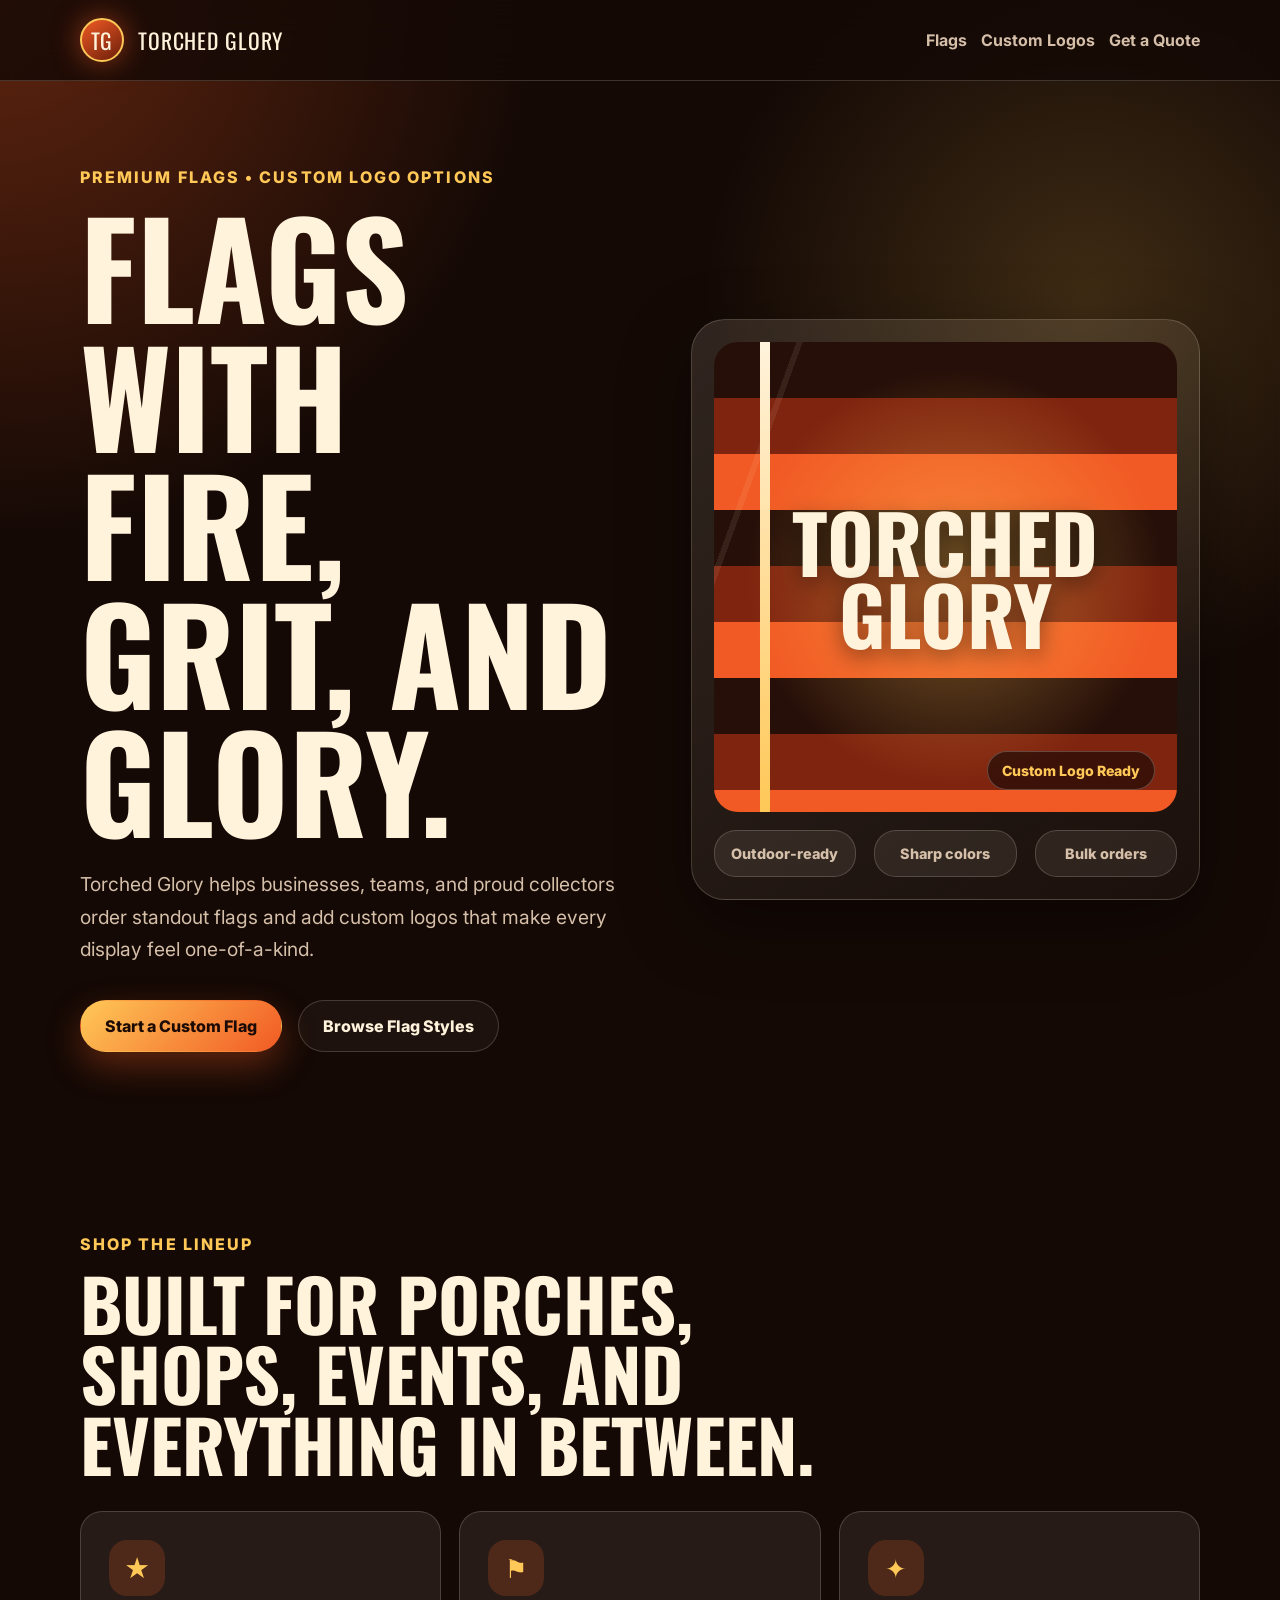
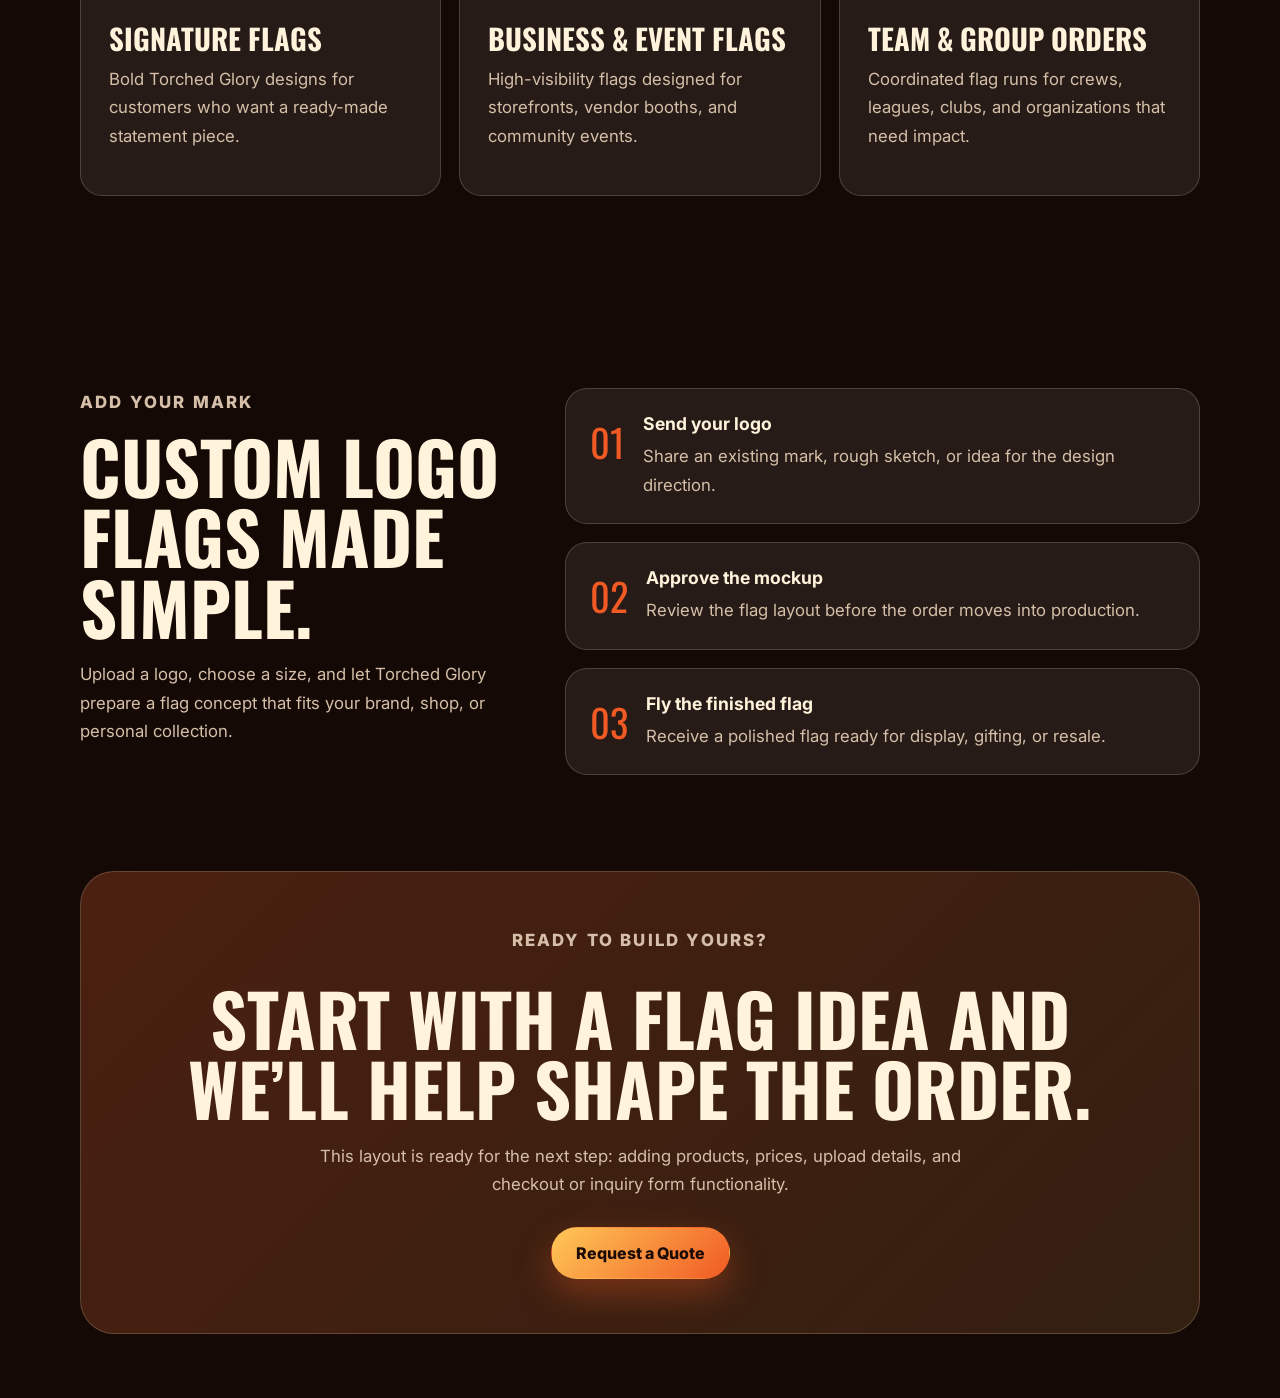
==== index.html @ 7581a13b "Create Torched Glory landing page" ====
<!doctype html>
<html lang="en">
  <head>
    <meta charset="utf-8" />
    <meta name="viewport" content="width=device-width, initial-scale=1" />
    <meta
      name="description"
      content="Torched Glory creates bold, durable flags with custom logo options for brands, teams, events, and personal displays."
    />
    <title>Torched Glory | Custom Flags Built to Stand Out</title>
    <link rel="preconnect" href="https://fonts.googleapis.com" />
    <link rel="preconnect" href="https://fonts.gstatic.com" crossorigin />
    <link
      href="https://fonts.googleapis.com/css2?family=Inter:wght@400;600;700;800&family=Oswald:wght@500;700&display=swap"
      rel="stylesheet"
    />
    <link rel="stylesheet" href="styles.css" />
  </head>
  <body>
    <header class="site-header">
      <nav class="nav" aria-label="Primary navigation">
        <a class="brand" href="#top" aria-label="Torched Glory home">
          <span class="brand-mark">TG</span>
          <span>Torched Glory</span>
        </a>
        <div class="nav-links">
          <a href="#flags">Flags</a>
          <a href="#custom">Custom Logos</a>
          <a href="#contact">Get a Quote</a>
        </div>
      </nav>
    </header>

    <main id="top">
      <section class="hero">
        <div class="hero-content">
          <p class="eyebrow">Premium flags • Custom logo options</p>
          <h1>Flags with fire, grit, and glory.</h1>
          <p class="hero-copy">
            Torched Glory helps businesses, teams, and proud collectors order
            standout flags and add custom logos that make every display feel
            one-of-a-kind.
          </p>
          <div class="hero-actions">
            <a class="button button-primary" href="#custom">Start a Custom Flag</a>
            <a class="button button-secondary" href="#flags">Browse Flag Styles</a>
          </div>
        </div>
        <div class="hero-card" aria-label="Featured flag preview">
          <div class="flag-preview">
            <span></span>
            <strong>TORCHED<br />GLORY</strong>
            <em>Custom Logo Ready</em>
          </div>
          <div class="feature-strip">
            <span>Outdoor-ready</span>
            <span>Sharp colors</span>
            <span>Bulk orders</span>
          </div>
        </div>
      </section>

      <section class="section" id="flags">
        <div class="section-heading">
          <p class="eyebrow">Shop the lineup</p>
          <h2>Built for porches, shops, events, and everything in between.</h2>
        </div>
        <div class="product-grid">
          <article class="product-card">
            <div class="product-icon">★</div>
            <h3>Signature Flags</h3>
            <p>Bold Torched Glory designs for customers who want a ready-made statement piece.</p>
          </article>
          <article class="product-card">
            <div class="product-icon">⚑</div>
            <h3>Business & Event Flags</h3>
            <p>High-visibility flags designed for storefronts, vendor booths, and community events.</p>
          </article>
          <article class="product-card">
            <div class="product-icon">✦</div>
            <h3>Team & Group Orders</h3>
            <p>Coordinated flag runs for crews, leagues, clubs, and organizations that need impact.</p>
          </article>
        </div>
      </section>

      <section class="custom-section" id="custom">
        <div>
          <p class="eyebrow">Add your mark</p>
          <h2>Custom logo flags made simple.</h2>
          <p>
            Upload a logo, choose a size, and let Torched Glory prepare a flag
            concept that fits your brand, shop, or personal collection.
          </p>
        </div>
        <ol class="steps">
          <li>
            <span>01</span>
            <strong>Send your logo</strong>
            <p>Share an existing mark, rough sketch, or idea for the design direction.</p>
          </li>
          <li>
            <span>02</span>
            <strong>Approve the mockup</strong>
            <p>Review the flag layout before the order moves into production.</p>
          </li>
          <li>
            <span>03</span>
            <strong>Fly the finished flag</strong>
            <p>Receive a polished flag ready for display, gifting, or resale.</p>
          </li>
        </ol>
      </section>

      <section class="cta" id="contact">
        <p class="eyebrow">Ready to build yours?</p>
        <h2>Start with a flag idea and we’ll help shape the order.</h2>
        <p>
          This layout is ready for the next step: adding products, prices,
          upload details, and checkout or inquiry form functionality.
        </p>
        <a class="button button-primary" href="mailto:orders@torchedglory.com">Request a Quote</a>
      </section>
    </main>
  </body>
</html>
---- styles.css ----
:root {
  color-scheme: dark;
  --bg: #140905;
  --bg-soft: #21110b;
  --ember: #f15a24;
  --gold: #ffc857;
  --cream: #fff3dc;
  --muted: #d5bfa9;
  --card: rgba(255, 243, 220, 0.08);
  --border: rgba(255, 243, 220, 0.18);
  --shadow: 0 24px 70px rgba(0, 0, 0, 0.35);
}

* {
  box-sizing: border-box;
}

html {
  scroll-behavior: smooth;
}

body {
  margin: 0;
  min-width: 320px;
  background:
    radial-gradient(circle at top left, rgba(241, 90, 36, 0.34), transparent 34rem),
    radial-gradient(circle at 85% 10%, rgba(255, 200, 87, 0.18), transparent 24rem),
    var(--bg);
  color: var(--cream);
  font-family: Inter, system-ui, -apple-system, BlinkMacSystemFont, "Segoe UI", sans-serif;
}

a {
  color: inherit;
  text-decoration: none;
}

.site-header {
  position: sticky;
  top: 0;
  z-index: 10;
  border-bottom: 1px solid var(--border);
  background: rgba(20, 9, 5, 0.82);
  backdrop-filter: blur(18px);
}

.nav {
  display: flex;
  align-items: center;
  justify-content: space-between;
  width: min(1120px, calc(100% - 32px));
  margin: 0 auto;
  padding: 18px 0;
}

.brand,
.nav-links {
  display: flex;
  align-items: center;
  gap: 14px;
}

.brand {
  font-family: Oswald, Impact, sans-serif;
  font-size: 1.35rem;
  letter-spacing: 0.04em;
  text-transform: uppercase;
}

.brand-mark {
  display: grid;
  width: 44px;
  height: 44px;
  place-items: center;
  border: 2px solid var(--gold);
  border-radius: 50%;
  background: linear-gradient(145deg, var(--ember), #6b1e0b);
  box-shadow: 0 0 28px rgba(241, 90, 36, 0.55);
}

.nav-links a {
  color: var(--muted);
  font-weight: 700;
}

.nav-links a:hover {
  color: var(--cream);
}

.hero,
.section,
.custom-section,
.cta {
  width: min(1120px, calc(100% - 32px));
  margin: 0 auto;
}

.hero {
  display: grid;
  grid-template-columns: minmax(0, 1.05fr) minmax(320px, 0.95fr);
  gap: 48px;
  align-items: center;
  min-height: 720px;
  padding: 86px 0;
}

.eyebrow {
  margin: 0 0 14px;
  color: var(--gold);
  font-weight: 800;
  letter-spacing: 0.13em;
  text-transform: uppercase;
}

h1,
h2,
h3,
p {
  margin-top: 0;
}

h1,
h2,
h3 {
  font-family: Oswald, Impact, sans-serif;
  line-height: 0.98;
  text-transform: uppercase;
}

h1 {
  max-width: 700px;
  margin-bottom: 24px;
  font-size: clamp(4rem, 11vw, 8.2rem);
}

h2 {
  margin-bottom: 18px;
  font-size: clamp(2.4rem, 6vw, 4.5rem);
}

h3 {
  margin-bottom: 12px;
  font-size: 1.8rem;
}

.hero-copy,
.custom-section p,
.cta p,
.product-card p,
.steps p {
  color: var(--muted);
  font-size: 1.05rem;
  line-height: 1.7;
}

.hero-copy {
  max-width: 620px;
  font-size: 1.2rem;
}

.hero-actions {
  display: flex;
  flex-wrap: wrap;
  gap: 16px;
  margin-top: 34px;
}

.button {
  display: inline-flex;
  align-items: center;
  justify-content: center;
  min-height: 52px;
  padding: 0 24px;
  border: 1px solid transparent;
  border-radius: 999px;
  font-weight: 800;
}

.button-primary {
  background: linear-gradient(135deg, var(--gold), var(--ember));
  color: #1c0b05;
  box-shadow: 0 14px 34px rgba(241, 90, 36, 0.34);
}

.button-secondary {
  border-color: var(--border);
  background: rgba(255, 255, 255, 0.04);
  color: var(--cream);
}

.hero-card {
  padding: 22px;
  border: 1px solid var(--border);
  border-radius: 34px;
  background: linear-gradient(145deg, rgba(255, 243, 220, 0.12), rgba(255, 243, 220, 0.03));
  box-shadow: var(--shadow);
}

.flag-preview {
  position: relative;
  display: grid;
  min-height: 470px;
  place-items: center;
  overflow: hidden;
  border-radius: 24px;
  background:
    linear-gradient(110deg, transparent 0 13%, rgba(255, 243, 220, 0.08) 13% 14%, transparent 14% 26%),
    repeating-linear-gradient(180deg, #260f08 0 56px, #7f240f 56px 112px, #f15a24 112px 168px);
}

.flag-preview::before {
  position: absolute;
  inset: 0;
  content: "";
  background: radial-gradient(circle at 52% 50%, rgba(255, 200, 87, 0.4), transparent 13rem);
}

.flag-preview span {
  position: absolute;
  top: 0;
  bottom: 0;
  left: 46px;
  width: 10px;
  background: linear-gradient(var(--cream), var(--gold));
}

.flag-preview strong {
  position: relative;
  color: var(--cream);
  font-family: Oswald, Impact, sans-serif;
  font-size: clamp(3rem, 7vw, 5rem);
  line-height: 0.9;
  text-align: center;
  text-shadow: 0 7px 22px rgba(0, 0, 0, 0.45);
}

.flag-preview em {
  position: absolute;
  right: 22px;
  bottom: 22px;
  padding: 10px 14px;
  border: 1px solid rgba(255, 255, 255, 0.22);
  border-radius: 999px;
  background: rgba(20, 9, 5, 0.62);
  color: var(--gold);
  font-size: 0.88rem;
  font-style: normal;
  font-weight: 800;
}

.feature-strip,
.product-grid,
.steps {
  display: grid;
  gap: 18px;
}

.feature-strip {
  grid-template-columns: repeat(3, 1fr);
  margin-top: 18px;
}

.feature-strip span,
.product-card,
.steps li {
  border: 1px solid var(--border);
  border-radius: 22px;
  background: var(--card);
}

.feature-strip span {
  padding: 14px;
  color: var(--muted);
  font-size: 0.9rem;
  font-weight: 800;
  text-align: center;
}

.section,
.custom-section,
.cta {
  padding: 96px 0;
}

.section-heading {
  max-width: 820px;
  margin-bottom: 32px;
}

.product-grid {
  grid-template-columns: repeat(3, 1fr);
}

.product-card {
  padding: 28px;
}

.product-icon {
  display: grid;
  width: 56px;
  height: 56px;
  margin-bottom: 28px;
  place-items: center;
  border-radius: 18px;
  background: rgba(241, 90, 36, 0.2);
  color: var(--gold);
  font-size: 1.6rem;
}

.custom-section {
  display: grid;
  grid-template-columns: 0.82fr 1.18fr;
  gap: 44px;
  align-items: start;
}

.steps {
  margin: 0;
  padding: 0;
  list-style: none;
}

.steps li {
  display: grid;
  grid-template-columns: auto 1fr;
  gap: 8px 18px;
  padding: 24px;
}

.steps span {
  grid-row: span 2;
  color: var(--ember);
  font-family: Oswald, Impact, sans-serif;
  font-size: 2.4rem;
}

.steps strong {
  font-size: 1.1rem;
}

.steps p {
  margin-bottom: 0;
}

.cta {
  margin-bottom: 64px;
  padding: 54px;
  border: 1px solid var(--border);
  border-radius: 34px;
  background:
    linear-gradient(135deg, rgba(241, 90, 36, 0.2), rgba(255, 200, 87, 0.08)),
    var(--bg-soft);
  text-align: center;
}

.cta p {
  max-width: 700px;
  margin-right: auto;
  margin-bottom: 28px;
  margin-left: auto;
}

@media (max-width: 860px) {
  .nav,
  .nav-links,
  .hero-actions {
    align-items: flex-start;
  }

  .nav,
  .hero,
  .custom-section {
    grid-template-columns: 1fr;
  }

  .nav {
    display: grid;
    gap: 16px;
  }

  .hero {
    min-height: auto;
    padding-top: 54px;
  }

  .product-grid,
  .feature-strip {
    grid-template-columns: 1fr;
  }

  .cta {
    padding: 34px 22px;
  }
}
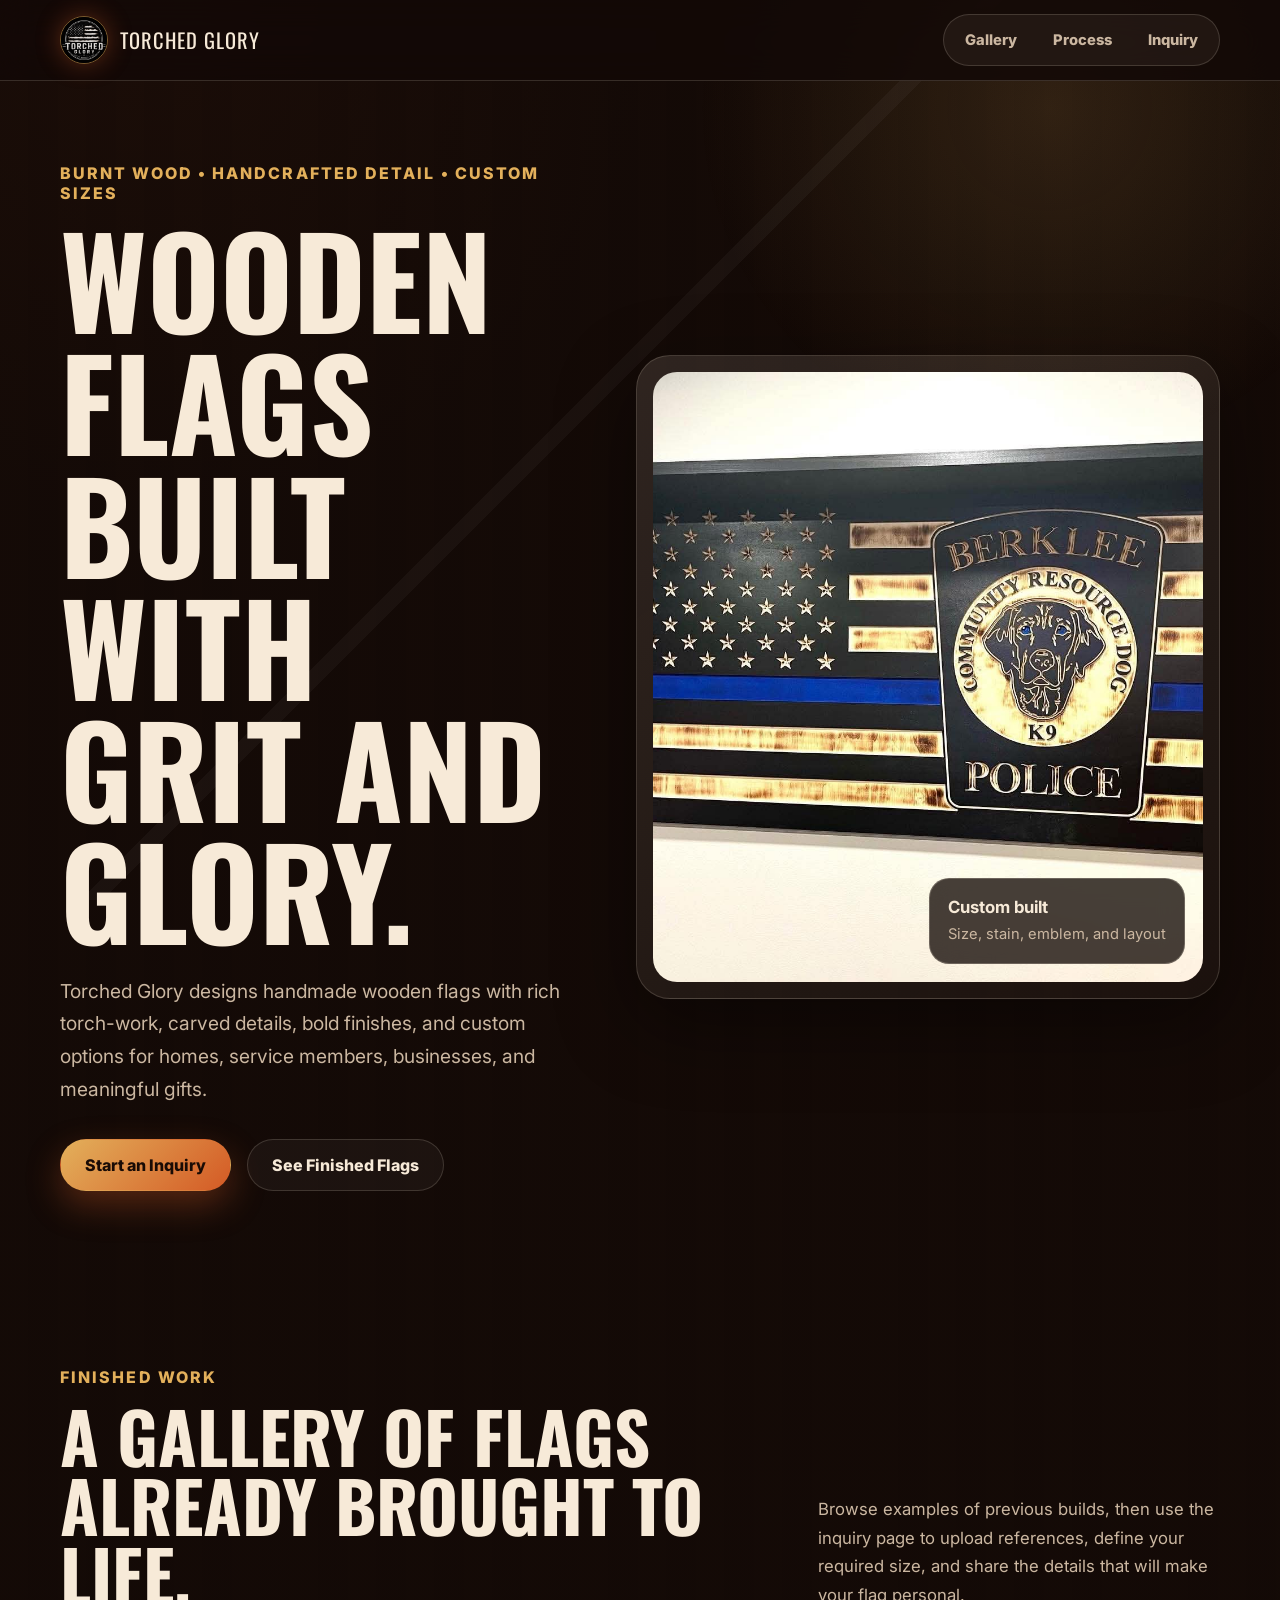
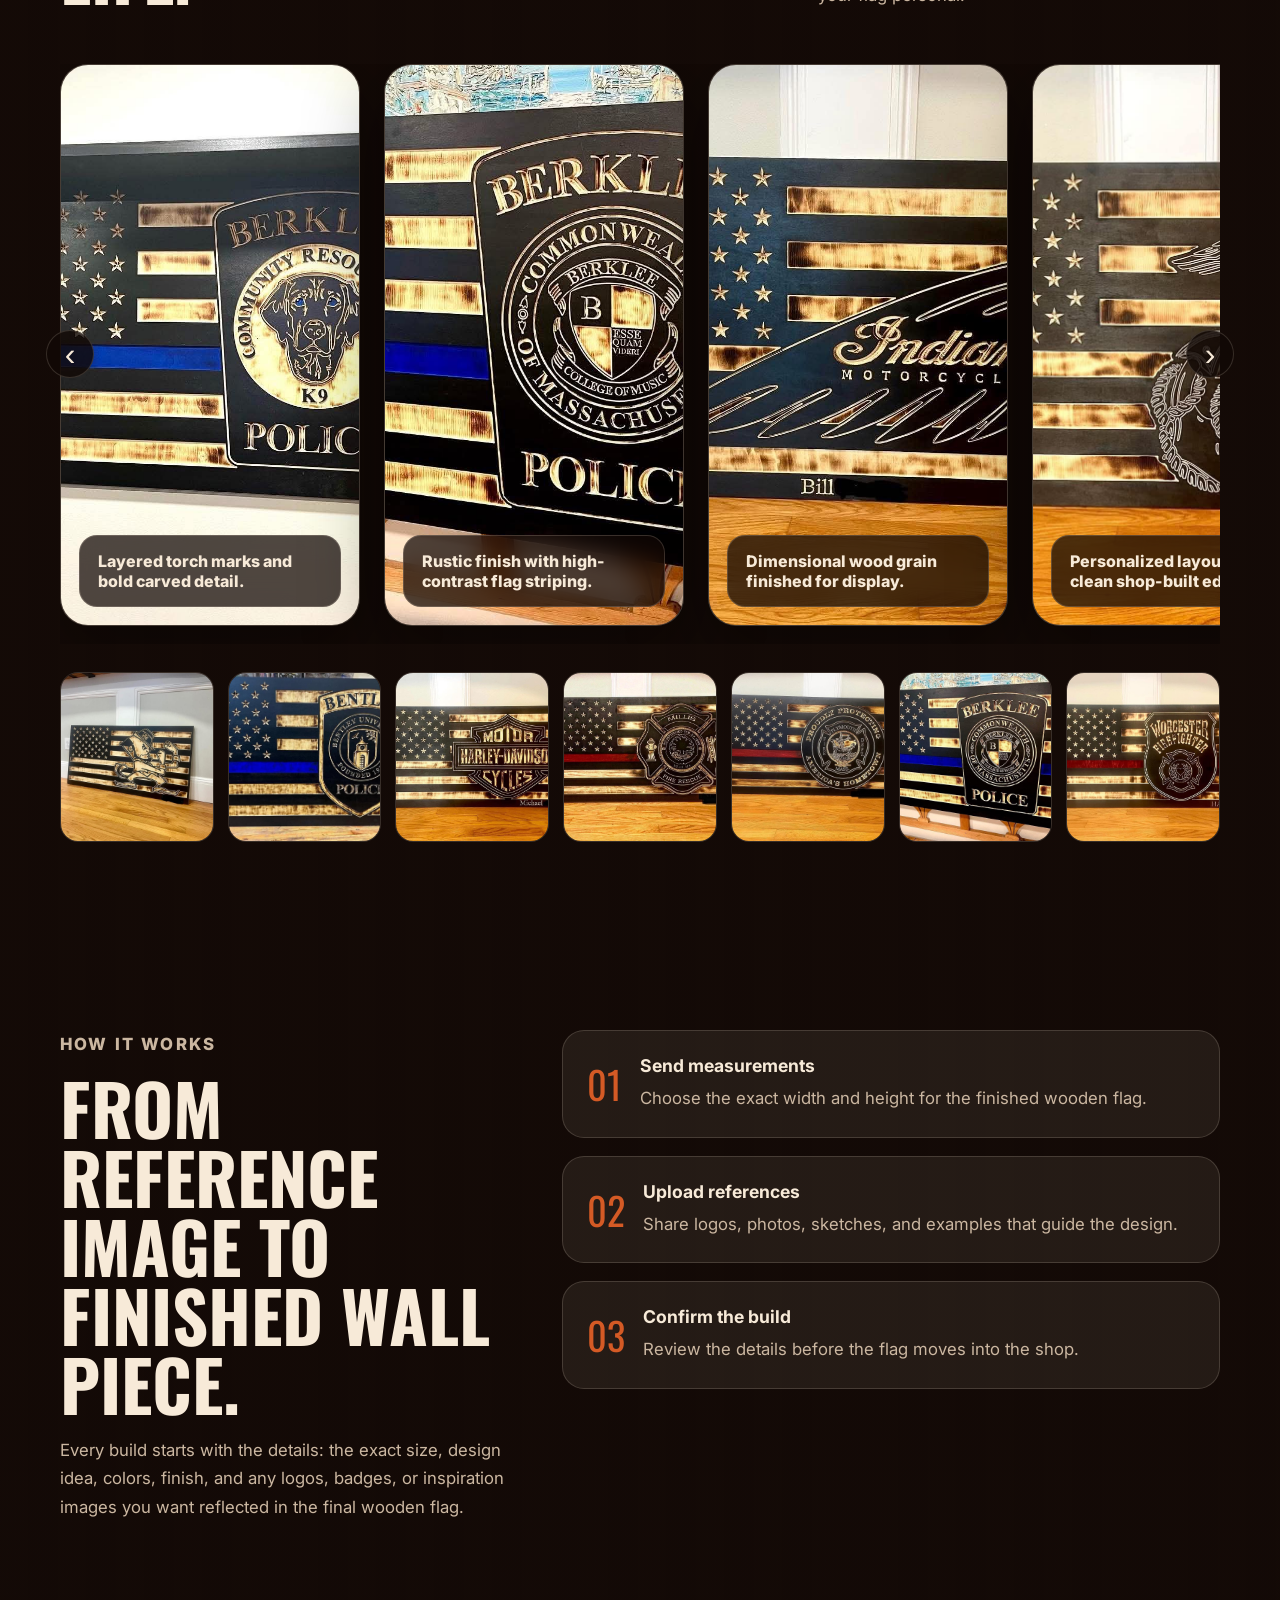
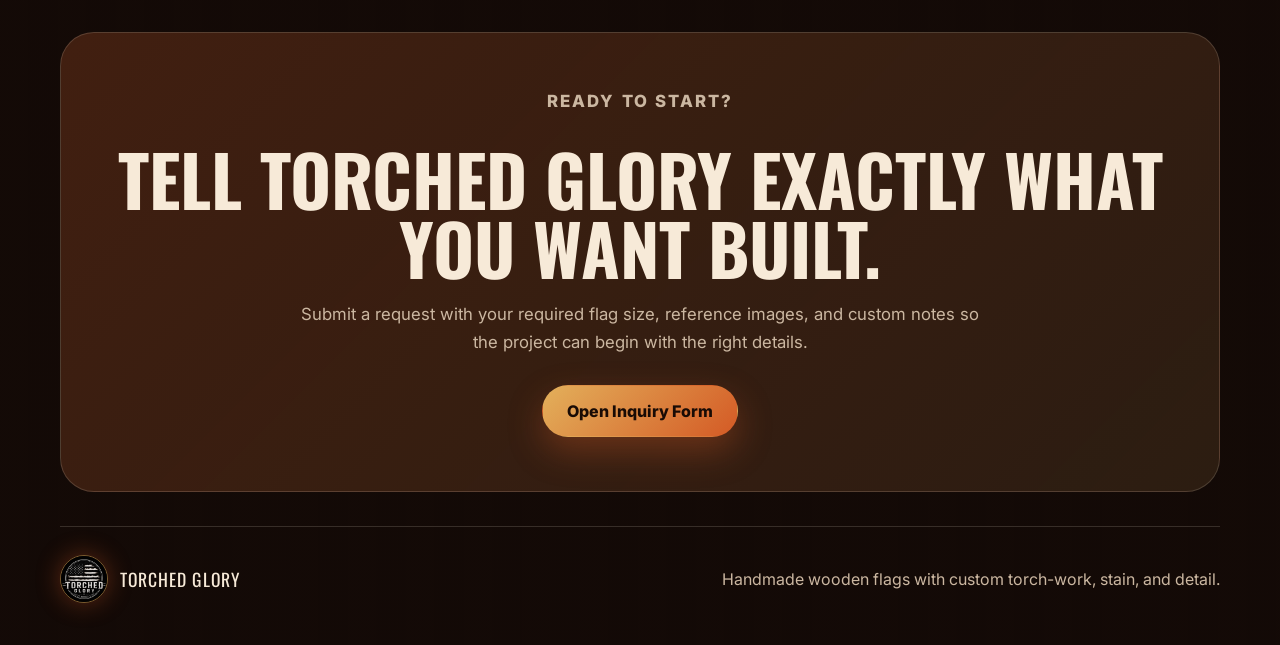
==== commit 36c2067b: "Add wooden flag gallery and inquiry page" ====
--- a/index.html
+++ b/index.html
@@ -5,9 +5,9 @@
     <meta name="viewport" content="width=device-width, initial-scale=1" />
     <meta
       name="description"
-      content="Torched Glory creates bold, durable flags with custom logo options for brands, teams, events, and personal displays."
+      content="Torched Glory creates handmade wooden flags with custom sizes, logos, colors, and burnt wood finishes."
     />
-    <title>Torched Glory | Custom Flags Built to Stand Out</title>
+    <title>Torched Glory | Handmade Wooden Flags</title>
     <link rel="preconnect" href="https://fonts.googleapis.com" />
     <link rel="preconnect" href="https://fonts.gstatic.com" crossorigin />
     <link
@@ -15,18 +15,19 @@
       rel="stylesheet"
     />
     <link rel="stylesheet" href="styles.css" />
+    <script src="script.js" defer></script>
   </head>
   <body>
     <header class="site-header">
       <nav class="nav" aria-label="Primary navigation">
-        <a class="brand" href="#top" aria-label="Torched Glory home">
-          <span class="brand-mark">TG</span>
+        <a class="brand" href="index.html" aria-label="Torched Glory home">
+          <img src="Images/Logo.jpeg" alt="Torched Glory logo" />
           <span>Torched Glory</span>
         </a>
         <div class="nav-links">
-          <a href="#flags">Flags</a>
-          <a href="#custom">Custom Logos</a>
-          <a href="#contact">Get a Quote</a>
+          <a href="index.html#gallery">Gallery</a>
+          <a href="index.html#process">Process</a>
+          <a href="inquiry.html">Inquiry</a>
         </div>
       </nav>
     </header>
@@ -34,93 +35,127 @@
     <main id="top">
       <section class="hero">
         <div class="hero-content">
-          <p class="eyebrow">Premium flags • Custom logo options</p>
-          <h1>Flags with fire, grit, and glory.</h1>
+          <p class="eyebrow">Burnt wood • Handcrafted detail • Custom sizes</p>
+          <h1>Wooden flags built with grit and glory.</h1>
           <p class="hero-copy">
-            Torched Glory helps businesses, teams, and proud collectors order
-            standout flags and add custom logos that make every display feel
-            one-of-a-kind.
+            Torched Glory designs handmade wooden flags with rich torch-work,
+            carved details, bold finishes, and custom options for homes,
+            service members, businesses, and meaningful gifts.
           </p>
           <div class="hero-actions">
-            <a class="button button-primary" href="#custom">Start a Custom Flag</a>
-            <a class="button button-secondary" href="#flags">Browse Flag Styles</a>
+            <a class="button button-primary" href="inquiry.html">Start an Inquiry</a>
+            <a class="button button-secondary" href="#gallery">See Finished Flags</a>
           </div>
         </div>
-        <div class="hero-card" aria-label="Featured flag preview">
-          <div class="flag-preview">
-            <span></span>
-            <strong>TORCHED<br />GLORY</strong>
-            <em>Custom Logo Ready</em>
-          </div>
-          <div class="feature-strip">
-            <span>Outdoor-ready</span>
-            <span>Sharp colors</span>
-            <span>Bulk orders</span>
+        <div class="hero-feature" aria-label="Featured wooden flag example">
+          <img
+            src="Images/Flags/Messenger_creation_1068F938-9DAC-4666-AA3E-47B27FD5B37A.jpeg"
+            alt="Handmade wooden flag example by Torched Glory"
+          />
+          <div class="hero-badge">
+            <strong>Custom built</strong>
+            <span>Size, stain, emblem, and layout</span>
           </div>
         </div>
       </section>
 
-      <section class="section" id="flags">
-        <div class="section-heading">
-          <p class="eyebrow">Shop the lineup</p>
-          <h2>Built for porches, shops, events, and everything in between.</h2>
+      <section class="section gallery-section" id="gallery">
+        <div class="section-heading split-heading">
+          <div>
+            <p class="eyebrow">Finished work</p>
+            <h2>A gallery of flags already brought to life.</h2>
+          </div>
+          <p>
+            Browse examples of previous builds, then use the inquiry page to
+            upload references, define your required size, and share the details
+            that will make your flag personal.
+          </p>
         </div>
-        <div class="product-grid">
-          <article class="product-card">
-            <div class="product-icon">★</div>
-            <h3>Signature Flags</h3>
-            <p>Bold Torched Glory designs for customers who want a ready-made statement piece.</p>
-          </article>
-          <article class="product-card">
-            <div class="product-icon">⚑</div>
-            <h3>Business & Event Flags</h3>
-            <p>High-visibility flags designed for storefronts, vendor booths, and community events.</p>
-          </article>
-          <article class="product-card">
-            <div class="product-icon">✦</div>
-            <h3>Team & Group Orders</h3>
-            <p>Coordinated flag runs for crews, leagues, clubs, and organizations that need impact.</p>
-          </article>
+
+        <div class="carousel-shell" aria-label="Wooden flag carousel">
+          <button class="carousel-button carousel-button-prev" type="button" aria-label="Show previous flag">
+            ‹
+          </button>
+          <div class="carousel-track" tabindex="0">
+            <figure class="carousel-slide">
+              <img src="Images/Flags/Messenger_creation_1068F938-9DAC-4666-AA3E-47B27FD5B37A.jpeg" alt="Torched Glory wooden flag with carved emblem" />
+              <figcaption>Layered torch marks and bold carved detail.</figcaption>
+            </figure>
+            <figure class="carousel-slide">
+              <img src="Images/Flags/Messenger_creation_F552126A-4892-4E2E-A12D-31797CEEA32D.jpeg" alt="Custom handmade wooden flag example" />
+              <figcaption>Rustic finish with high-contrast flag striping.</figcaption>
+            </figure>
+            <figure class="carousel-slide">
+              <img src="Images/Flags/Messenger_creation_A4D24FA1-2526-44F7-9440-1D89A61F7D80.jpeg" alt="Wood flag with stained stripes" />
+              <figcaption>Dimensional wood grain finished for display.</figcaption>
+            </figure>
+            <figure class="carousel-slide">
+              <img src="Images/Flags/Messenger_creation_F5B87B4F-8FB3-4389-A6FC-69369FAA55B0.jpeg" alt="Personalized wood flag design" />
+              <figcaption>Personalized layout with clean shop-built edges.</figcaption>
+            </figure>
+          </div>
+          <button class="carousel-button carousel-button-next" type="button" aria-label="Show next flag">
+            ›
+          </button>
+        </div>
+
+        <div class="gallery-grid" aria-label="More wooden flag examples">
+          <img src="Images/Flags/Messenger_creation_BB60570C-C80E-44E0-9C5F-13D4D7D4FD94.jpeg" alt="Wooden flag gallery example" />
+          <img src="Images/Flags/Messenger_creation_612B0130-9AAA-46DE-AF9F-4D5F3613781C.jpeg" alt="Wooden flag with custom finish" />
+          <img src="Images/Flags/Messenger_creation_DD5E85E2-2E9A-498F-B178-EABAFB675EAB.jpeg" alt="Finished Torched Glory flag" />
+          <img src="Images/Flags/Messenger_creation_425FB746-3CBD-4283-BA7D-927807717064.jpeg" alt="Handmade wood flag detail" />
+          <img src="Images/Flags/Messenger_creation_EB9B64B1-1050-4471-A862-BE4A1E6A4916.jpeg" alt="Custom rustic wooden flag" />
+          <img src="Images/Flags/Messenger_creation_CBFE711E-3AE6-4782-83C0-8BB29DEE6E50.jpeg" alt="Torched Glory completed wood flag" />
+          <img src="Images/Flags/Messenger_creation_87E35BD5-5EE2-4B5D-9A5C-FF5055F26D13.jpeg" alt="Wooden American flag example" />
         </div>
       </section>
 
-      <section class="custom-section" id="custom">
+      <section class="process-section" id="process">
         <div>
-          <p class="eyebrow">Add your mark</p>
-          <h2>Custom logo flags made simple.</h2>
+          <p class="eyebrow">How it works</p>
+          <h2>From reference image to finished wall piece.</h2>
           <p>
-            Upload a logo, choose a size, and let Torched Glory prepare a flag
-            concept that fits your brand, shop, or personal collection.
+            Every build starts with the details: the exact size, design idea,
+            colors, finish, and any logos, badges, or inspiration images you
+            want reflected in the final wooden flag.
           </p>
         </div>
         <ol class="steps">
           <li>
             <span>01</span>
-            <strong>Send your logo</strong>
-            <p>Share an existing mark, rough sketch, or idea for the design direction.</p>
+            <strong>Send measurements</strong>
+            <p>Choose the exact width and height for the finished wooden flag.</p>
           </li>
           <li>
             <span>02</span>
-            <strong>Approve the mockup</strong>
-            <p>Review the flag layout before the order moves into production.</p>
+            <strong>Upload references</strong>
+            <p>Share logos, photos, sketches, and examples that guide the design.</p>
           </li>
           <li>
             <span>03</span>
-            <strong>Fly the finished flag</strong>
-            <p>Receive a polished flag ready for display, gifting, or resale.</p>
+            <strong>Confirm the build</strong>
+            <p>Review the details before the flag moves into the shop.</p>
           </li>
         </ol>
       </section>
 
       <section class="cta" id="contact">
-        <p class="eyebrow">Ready to build yours?</p>
-        <h2>Start with a flag idea and we’ll help shape the order.</h2>
+        <p class="eyebrow">Ready to start?</p>
+        <h2>Tell Torched Glory exactly what you want built.</h2>
         <p>
-          This layout is ready for the next step: adding products, prices,
-          upload details, and checkout or inquiry form functionality.
+          Submit a request with your required flag size, reference images, and
+          custom notes so the project can begin with the right details.
         </p>
-        <a class="button button-primary" href="mailto:orders@torchedglory.com">Request a Quote</a>
+        <a class="button button-primary" href="inquiry.html">Open Inquiry Form</a>
       </section>
     </main>
+
+    <footer class="site-footer">
+      <div>
+        <img src="Images/Logo.jpeg" alt="Torched Glory logo" />
+        <span>Torched Glory</span>
+      </div>
+      <p>Handmade wooden flags with custom torch-work, stain, and detail.</p>
+    </footer>
   </body>
 </html>
--- a/styles.css
+++ b/styles.css
@@ -1,14 +1,16 @@
 :root {
   color-scheme: dark;
-  --bg: #140905;
-  --bg-soft: #21110b;
-  --ember: #f15a24;
-  --gold: #ffc857;
-  --cream: #fff3dc;
-  --muted: #d5bfa9;
-  --card: rgba(255, 243, 220, 0.08);
-  --border: rgba(255, 243, 220, 0.18);
-  --shadow: 0 24px 70px rgba(0, 0, 0, 0.35);
+  --bg: #120906;
+  --bg-soft: #1c100b;
+  --wood: #5f341f;
+  --wood-light: #a86437;
+  --ember: #d45a25;
+  --gold: #e3b05b;
+  --cream: #f7ead8;
+  --muted: #cbb7a1;
+  --card: rgba(247, 234, 216, 0.075);
+  --border: rgba(247, 234, 216, 0.16);
+  --shadow: 0 26px 80px rgba(0, 0, 0, 0.42);
 }
 
 * {
@@ -23,11 +25,28 @@
   margin: 0;
   min-width: 320px;
   background:
-    radial-gradient(circle at top left, rgba(241, 90, 36, 0.34), transparent 34rem),
-    radial-gradient(circle at 85% 10%, rgba(255, 200, 87, 0.18), transparent 24rem),
+    linear-gradient(rgba(18, 9, 6, 0.88), rgba(18, 9, 6, 0.92)),
+    repeating-linear-gradient(90deg, rgba(168, 100, 55, 0.12) 0 28px, rgba(95, 52, 31, 0.16) 28px 58px),
+    radial-gradient(circle at 12% 0%, rgba(212, 90, 37, 0.34), transparent 32rem),
     var(--bg);
   color: var(--cream);
   font-family: Inter, system-ui, -apple-system, BlinkMacSystemFont, "Segoe UI", sans-serif;
+}
+
+body::before {
+  position: fixed;
+  inset: 0;
+  z-index: -1;
+  content: "";
+  background:
+    radial-gradient(circle at 82% 12%, rgba(227, 176, 91, 0.14), transparent 22rem),
+    linear-gradient(135deg, transparent 0 45%, rgba(255, 255, 255, 0.035) 45% 46%, transparent 46% 100%);
+  pointer-events: none;
+}
+
+img {
+  display: block;
+  max-width: 100%;
 }
 
 a {
@@ -40,7 +59,7 @@
   top: 0;
   z-index: 10;
   border-bottom: 1px solid var(--border);
-  background: rgba(20, 9, 5, 0.82);
+  background: rgba(18, 9, 6, 0.84);
   backdrop-filter: blur(18px);
 }
 
@@ -48,60 +67,75 @@
   display: flex;
   align-items: center;
   justify-content: space-between;
-  width: min(1120px, calc(100% - 32px));
+  width: min(1160px, calc(100% - 32px));
   margin: 0 auto;
-  padding: 18px 0;
+  padding: 14px 0;
 }
 
 .brand,
 .nav-links {
   display: flex;
   align-items: center;
-  gap: 14px;
 }
 
 .brand {
+  gap: 12px;
   font-family: Oswald, Impact, sans-serif;
-  font-size: 1.35rem;
-  letter-spacing: 0.04em;
+  font-size: 1.28rem;
+  letter-spacing: 0.05em;
   text-transform: uppercase;
 }
 
-.brand-mark {
-  display: grid;
-  width: 44px;
-  height: 44px;
-  place-items: center;
-  border: 2px solid var(--gold);
+.brand img,
+.site-footer img {
+  width: 48px;
+  height: 48px;
+  border: 1px solid rgba(227, 176, 91, 0.5);
   border-radius: 50%;
-  background: linear-gradient(145deg, var(--ember), #6b1e0b);
-  box-shadow: 0 0 28px rgba(241, 90, 36, 0.55);
+  object-fit: cover;
+  box-shadow: 0 0 24px rgba(212, 90, 37, 0.38);
+}
+
+.nav-links {
+  gap: 6px;
+  padding: 6px;
+  border: 1px solid var(--border);
+  border-radius: 999px;
+  background: rgba(247, 234, 216, 0.055);
 }
 
 .nav-links a {
+  padding: 10px 15px;
+  border-radius: 999px;
   color: var(--muted);
-  font-weight: 700;
-}
-
-.nav-links a:hover {
+  font-size: 0.92rem;
+  font-weight: 800;
+}
+
+.nav-links a:hover,
+.nav-links a[aria-current="page"] {
+  background: rgba(227, 176, 91, 0.13);
   color: var(--cream);
 }
 
 .hero,
 .section,
-.custom-section,
-.cta {
-  width: min(1120px, calc(100% - 32px));
+.process-section,
+.cta,
+.inquiry-hero,
+.form-section,
+.site-footer {
+  width: min(1160px, calc(100% - 32px));
   margin: 0 auto;
 }
 
 .hero {
   display: grid;
-  grid-template-columns: minmax(0, 1.05fr) minmax(320px, 0.95fr);
+  grid-template-columns: minmax(0, 0.95fr) minmax(320px, 1.05fr);
   gap: 48px;
   align-items: center;
-  min-height: 720px;
-  padding: 86px 0;
+  min-height: 760px;
+  padding: 82px 0;
 }
 
 .eyebrow {
@@ -128,33 +162,30 @@
 }
 
 h1 {
-  max-width: 700px;
+  max-width: 780px;
   margin-bottom: 24px;
-  font-size: clamp(4rem, 11vw, 8.2rem);
+  font-size: clamp(3.8rem, 10vw, 7.8rem);
 }
 
 h2 {
   margin-bottom: 18px;
-  font-size: clamp(2.4rem, 6vw, 4.5rem);
-}
-
-h3 {
-  margin-bottom: 12px;
-  font-size: 1.8rem;
+  font-size: clamp(2.35rem, 5.7vw, 4.4rem);
 }
 
 .hero-copy,
-.custom-section p,
+.process-section p,
 .cta p,
-.product-card p,
-.steps p {
+.steps p,
+.split-heading > p,
+.inquiry-note p,
+.field-help {
   color: var(--muted);
   font-size: 1.05rem;
   line-height: 1.7;
 }
 
 .hero-copy {
-  max-width: 620px;
+  max-width: 640px;
   font-size: 1.2rem;
 }
 
@@ -174,12 +205,13 @@
   border: 1px solid transparent;
   border-radius: 999px;
   font-weight: 800;
+  cursor: pointer;
 }
 
 .button-primary {
   background: linear-gradient(135deg, var(--gold), var(--ember));
-  color: #1c0b05;
-  box-shadow: 0 14px 34px rgba(241, 90, 36, 0.34);
+  color: #190b05;
+  box-shadow: 0 14px 34px rgba(212, 90, 37, 0.34);
 }
 
 .button-secondary {
@@ -188,126 +220,160 @@
   color: var(--cream);
 }
 
-.hero-card {
-  padding: 22px;
+.hero-feature {
+  position: relative;
+  padding: 16px;
   border: 1px solid var(--border);
   border-radius: 34px;
-  background: linear-gradient(145deg, rgba(255, 243, 220, 0.12), rgba(255, 243, 220, 0.03));
+  background: linear-gradient(145deg, rgba(247, 234, 216, 0.12), rgba(247, 234, 216, 0.035));
   box-shadow: var(--shadow);
 }
 
-.flag-preview {
+.hero-feature img {
+  width: 100%;
+  height: min(68vh, 610px);
+  border-radius: 24px;
+  object-fit: cover;
+}
+
+.hero-badge {
+  position: absolute;
+  right: 34px;
+  bottom: 34px;
+  max-width: 260px;
+  padding: 18px;
+  border: 1px solid rgba(247, 234, 216, 0.22);
+  border-radius: 20px;
+  background: rgba(18, 9, 6, 0.78);
+  backdrop-filter: blur(12px);
+}
+
+.hero-badge strong,
+.inquiry-note strong {
+  display: block;
+  margin-bottom: 6px;
+  color: var(--cream);
+  font-size: 1.05rem;
+}
+
+.hero-badge span {
+  color: var(--muted);
+  font-size: 0.92rem;
+  line-height: 1.5;
+}
+
+.section,
+.process-section,
+.cta,
+.form-section {
+  padding: 94px 0;
+}
+
+.section-heading {
+  max-width: 860px;
+  margin-bottom: 32px;
+}
+
+.split-heading {
+  display: grid;
+  grid-template-columns: minmax(0, 1fr) minmax(280px, 0.55fr);
+  gap: 28px;
+  max-width: none;
+  align-items: end;
+}
+
+.carousel-shell {
   position: relative;
-  display: grid;
-  min-height: 470px;
+  margin-top: 38px;
+}
+
+.carousel-track {
+  display: grid;
+  grid-auto-columns: minmax(300px, 72%);
+  grid-auto-flow: column;
+  gap: 24px;
+  overflow-x: auto;
+  padding: 0 4px 18px;
+  scroll-behavior: smooth;
+  scroll-snap-type: x mandatory;
+  scrollbar-color: var(--gold) rgba(247, 234, 216, 0.08);
+}
+
+.carousel-slide {
+  position: relative;
+  min-height: 560px;
+  margin: 0;
+  overflow: hidden;
+  border: 1px solid var(--border);
+  border-radius: 28px;
+  background: var(--card);
+  scroll-snap-align: start;
+  box-shadow: var(--shadow);
+}
+
+.carousel-slide img {
+  width: 100%;
+  height: 100%;
+  min-height: 560px;
+  object-fit: cover;
+}
+
+.carousel-slide figcaption {
+  position: absolute;
+  right: 18px;
+  bottom: 18px;
+  left: 18px;
+  padding: 15px 18px;
+  border: 1px solid rgba(247, 234, 216, 0.18);
+  border-radius: 18px;
+  background: rgba(18, 9, 6, 0.74);
+  color: var(--cream);
+  font-weight: 800;
+  backdrop-filter: blur(12px);
+}
+
+.carousel-button {
+  position: absolute;
+  top: 50%;
+  z-index: 2;
+  display: grid;
+  width: 48px;
+  height: 48px;
   place-items: center;
-  overflow: hidden;
-  border-radius: 24px;
-  background:
-    linear-gradient(110deg, transparent 0 13%, rgba(255, 243, 220, 0.08) 13% 14%, transparent 14% 26%),
-    repeating-linear-gradient(180deg, #260f08 0 56px, #7f240f 56px 112px, #f15a24 112px 168px);
-}
-
-.flag-preview::before {
-  position: absolute;
-  inset: 0;
-  content: "";
-  background: radial-gradient(circle at 52% 50%, rgba(255, 200, 87, 0.4), transparent 13rem);
-}
-
-.flag-preview span {
-  position: absolute;
-  top: 0;
-  bottom: 0;
-  left: 46px;
-  width: 10px;
-  background: linear-gradient(var(--cream), var(--gold));
-}
-
-.flag-preview strong {
-  position: relative;
-  color: var(--cream);
-  font-family: Oswald, Impact, sans-serif;
-  font-size: clamp(3rem, 7vw, 5rem);
-  line-height: 0.9;
-  text-align: center;
-  text-shadow: 0 7px 22px rgba(0, 0, 0, 0.45);
-}
-
-.flag-preview em {
-  position: absolute;
-  right: 22px;
-  bottom: 22px;
-  padding: 10px 14px;
-  border: 1px solid rgba(255, 255, 255, 0.22);
-  border-radius: 999px;
-  background: rgba(20, 9, 5, 0.62);
-  color: var(--gold);
-  font-size: 0.88rem;
-  font-style: normal;
-  font-weight: 800;
-}
-
-.feature-strip,
-.product-grid,
-.steps {
-  display: grid;
-  gap: 18px;
-}
-
-.feature-strip {
-  grid-template-columns: repeat(3, 1fr);
-  margin-top: 18px;
-}
-
-.feature-strip span,
-.product-card,
-.steps li {
-  border: 1px solid var(--border);
-  border-radius: 22px;
-  background: var(--card);
-}
-
-.feature-strip span {
-  padding: 14px;
-  color: var(--muted);
-  font-size: 0.9rem;
-  font-weight: 800;
-  text-align: center;
-}
-
-.section,
-.custom-section,
-.cta {
-  padding: 96px 0;
-}
-
-.section-heading {
-  max-width: 820px;
-  margin-bottom: 32px;
-}
-
-.product-grid {
-  grid-template-columns: repeat(3, 1fr);
-}
-
-.product-card {
-  padding: 28px;
-}
-
-.product-icon {
-  display: grid;
-  width: 56px;
-  height: 56px;
-  margin-bottom: 28px;
-  place-items: center;
+  border: 1px solid var(--border);
+  border-radius: 50%;
+  background: rgba(18, 9, 6, 0.82);
+  color: var(--cream);
+  font-size: 2rem;
+  line-height: 1;
+  transform: translateY(-50%);
+  cursor: pointer;
+}
+
+.carousel-button-prev {
+  left: -14px;
+}
+
+.carousel-button-next {
+  right: -14px;
+}
+
+.gallery-grid {
+  display: grid;
+  grid-template-columns: repeat(7, minmax(120px, 1fr));
+  gap: 14px;
+  margin-top: 28px;
+}
+
+.gallery-grid img {
+  width: 100%;
+  height: 170px;
+  border: 1px solid var(--border);
   border-radius: 18px;
-  background: rgba(241, 90, 36, 0.2);
-  color: var(--gold);
-  font-size: 1.6rem;
-}
-
-.custom-section {
+  object-fit: cover;
+}
+
+.process-section {
   display: grid;
   grid-template-columns: 0.82fr 1.18fr;
   gap: 44px;
@@ -315,9 +381,19 @@
 }
 
 .steps {
+  display: grid;
+  gap: 18px;
   margin: 0;
   padding: 0;
   list-style: none;
+}
+
+.steps li,
+.inquiry-note,
+.inquiry-form {
+  border: 1px solid var(--border);
+  border-radius: 22px;
+  background: var(--card);
 }
 
 .steps li {
@@ -343,12 +419,12 @@
 }
 
 .cta {
-  margin-bottom: 64px;
+  margin-bottom: 34px;
   padding: 54px;
   border: 1px solid var(--border);
   border-radius: 34px;
   background:
-    linear-gradient(135deg, rgba(241, 90, 36, 0.2), rgba(255, 200, 87, 0.08)),
+    linear-gradient(135deg, rgba(212, 90, 37, 0.2), rgba(227, 176, 91, 0.08)),
     var(--bg-soft);
   text-align: center;
 }
@@ -360,22 +436,147 @@
   margin-left: auto;
 }
 
-@media (max-width: 860px) {
+.inquiry-hero {
+  display: grid;
+  grid-template-columns: minmax(0, 1fr) 360px;
+  gap: 42px;
+  align-items: end;
+  padding: 92px 0 40px;
+}
+
+.inquiry-note {
+  padding: 26px;
+  background:
+    linear-gradient(135deg, rgba(227, 176, 91, 0.12), rgba(212, 90, 37, 0.08)),
+    var(--card);
+}
+
+.form-section {
+  padding-top: 44px;
+}
+
+.inquiry-form {
+  display: grid;
+  gap: 24px;
+  padding: 30px;
+  box-shadow: var(--shadow);
+}
+
+.field-grid {
+  display: grid;
+  grid-template-columns: repeat(2, 1fr);
+  gap: 18px;
+}
+
+.three-columns {
+  grid-template-columns: repeat(3, 1fr);
+}
+
+label,
+legend {
+  color: var(--cream);
+  font-weight: 800;
+}
+
+label {
+  display: grid;
+  gap: 10px;
+}
+
+fieldset {
+  margin: 0;
+  padding: 20px;
+  border: 1px solid var(--border);
+  border-radius: 18px;
+}
+
+input,
+select,
+textarea {
+  width: 100%;
+  border: 1px solid rgba(247, 234, 216, 0.18);
+  border-radius: 14px;
+  background: rgba(18, 9, 6, 0.62);
+  color: var(--cream);
+  font: inherit;
+}
+
+input,
+select {
+  min-height: 50px;
+  padding: 0 14px;
+}
+
+textarea {
+  padding: 14px;
+  resize: vertical;
+}
+
+input::file-selector-button {
+  min-height: 38px;
+  margin-right: 12px;
+  border: 0;
+  border-radius: 999px;
+  background: var(--gold);
+  color: #190b05;
+  font-weight: 800;
+}
+
+.field-help {
+  font-size: 0.92rem;
+}
+
+.site-footer {
+  display: flex;
+  align-items: center;
+  justify-content: space-between;
+  gap: 18px;
+  padding: 28px 0 42px;
+  border-top: 1px solid var(--border);
+  color: var(--muted);
+}
+
+.site-footer div {
+  display: flex;
+  align-items: center;
+  gap: 12px;
+  color: var(--cream);
+  font-family: Oswald, Impact, sans-serif;
+  font-size: 1.1rem;
+  letter-spacing: 0.06em;
+  text-transform: uppercase;
+}
+
+.site-footer p {
+  margin-bottom: 0;
+}
+
+@media (max-width: 920px) {
   .nav,
   .nav-links,
-  .hero-actions {
+  .hero-actions,
+  .site-footer {
     align-items: flex-start;
   }
 
   .nav,
   .hero,
-  .custom-section {
+  .process-section,
+  .split-heading,
+  .inquiry-hero,
+  .site-footer {
     grid-template-columns: 1fr;
   }
 
-  .nav {
+  .nav,
+  .site-footer {
     display: grid;
     gap: 16px;
+  }
+
+  .nav-links {
+    flex-wrap: wrap;
+    border-radius: 20px;
   }
 
   .hero {
@@ -383,12 +584,53 @@
     padding-top: 54px;
   }
 
-  .product-grid,
-  .feature-strip {
+  .hero-feature img {
+    height: 520px;
+  }
+
+  .carousel-track {
+    grid-auto-columns: 86%;
+  }
+
+  .gallery-grid,
+  .field-grid,
+  .three-columns {
     grid-template-columns: 1fr;
   }
 
-  .cta {
-    padding: 34px 22px;
-  }
-}
+  .gallery-grid img {
+    height: 240px;
+  }
+
+  .cta,
+  .inquiry-form {
+    padding: 30px 22px;
+  }
+}
+
+@media (max-width: 560px) {
+  .brand span {
+    font-size: 1.05rem;
+  }
+
+  .nav-links a {
+    padding: 9px 11px;
+  }
+
+  .hero-feature img,
+  .carousel-slide,
+  .carousel-slide img {
+    min-height: 420px;
+    height: 420px;
+  }
+
+  .hero-badge {
+    right: 24px;
+    bottom: 24px;
+    left: 24px;
+  }
+
+  .carousel-button {
+    display: none;
+  }
+}
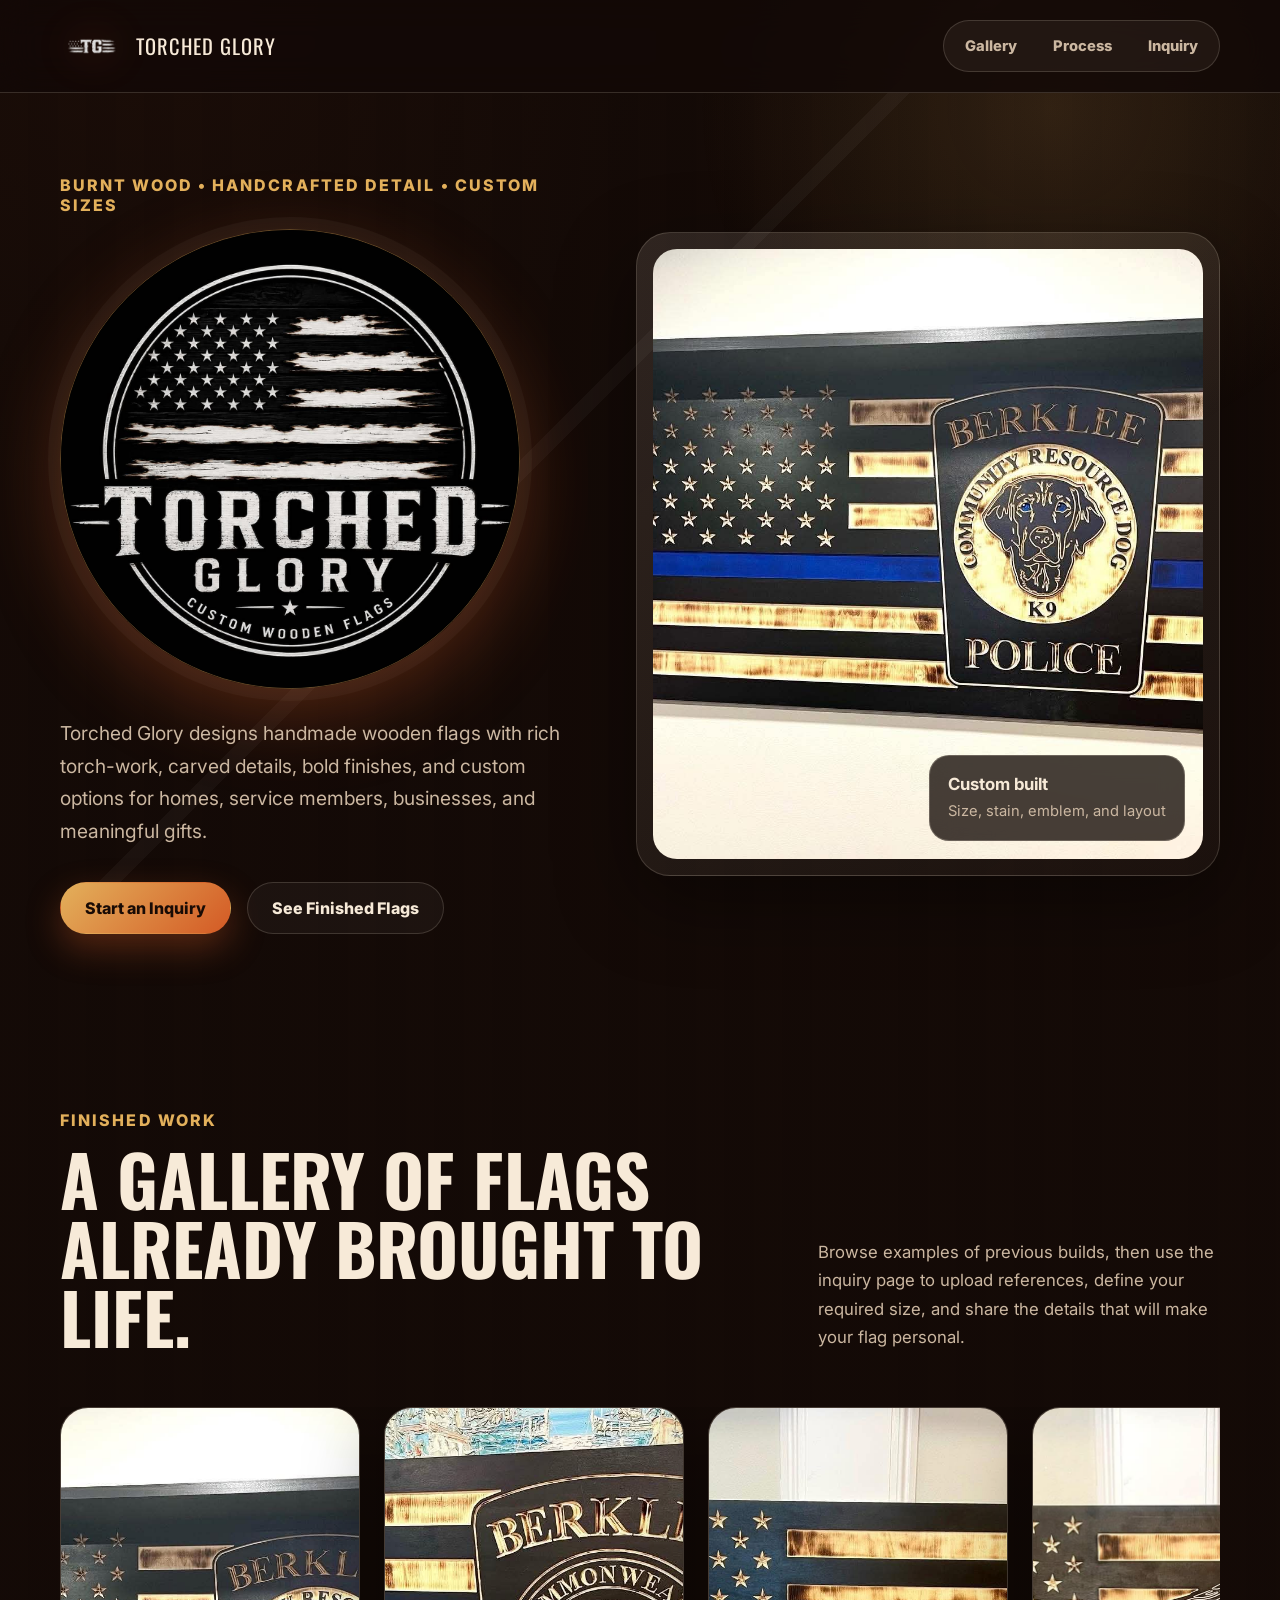
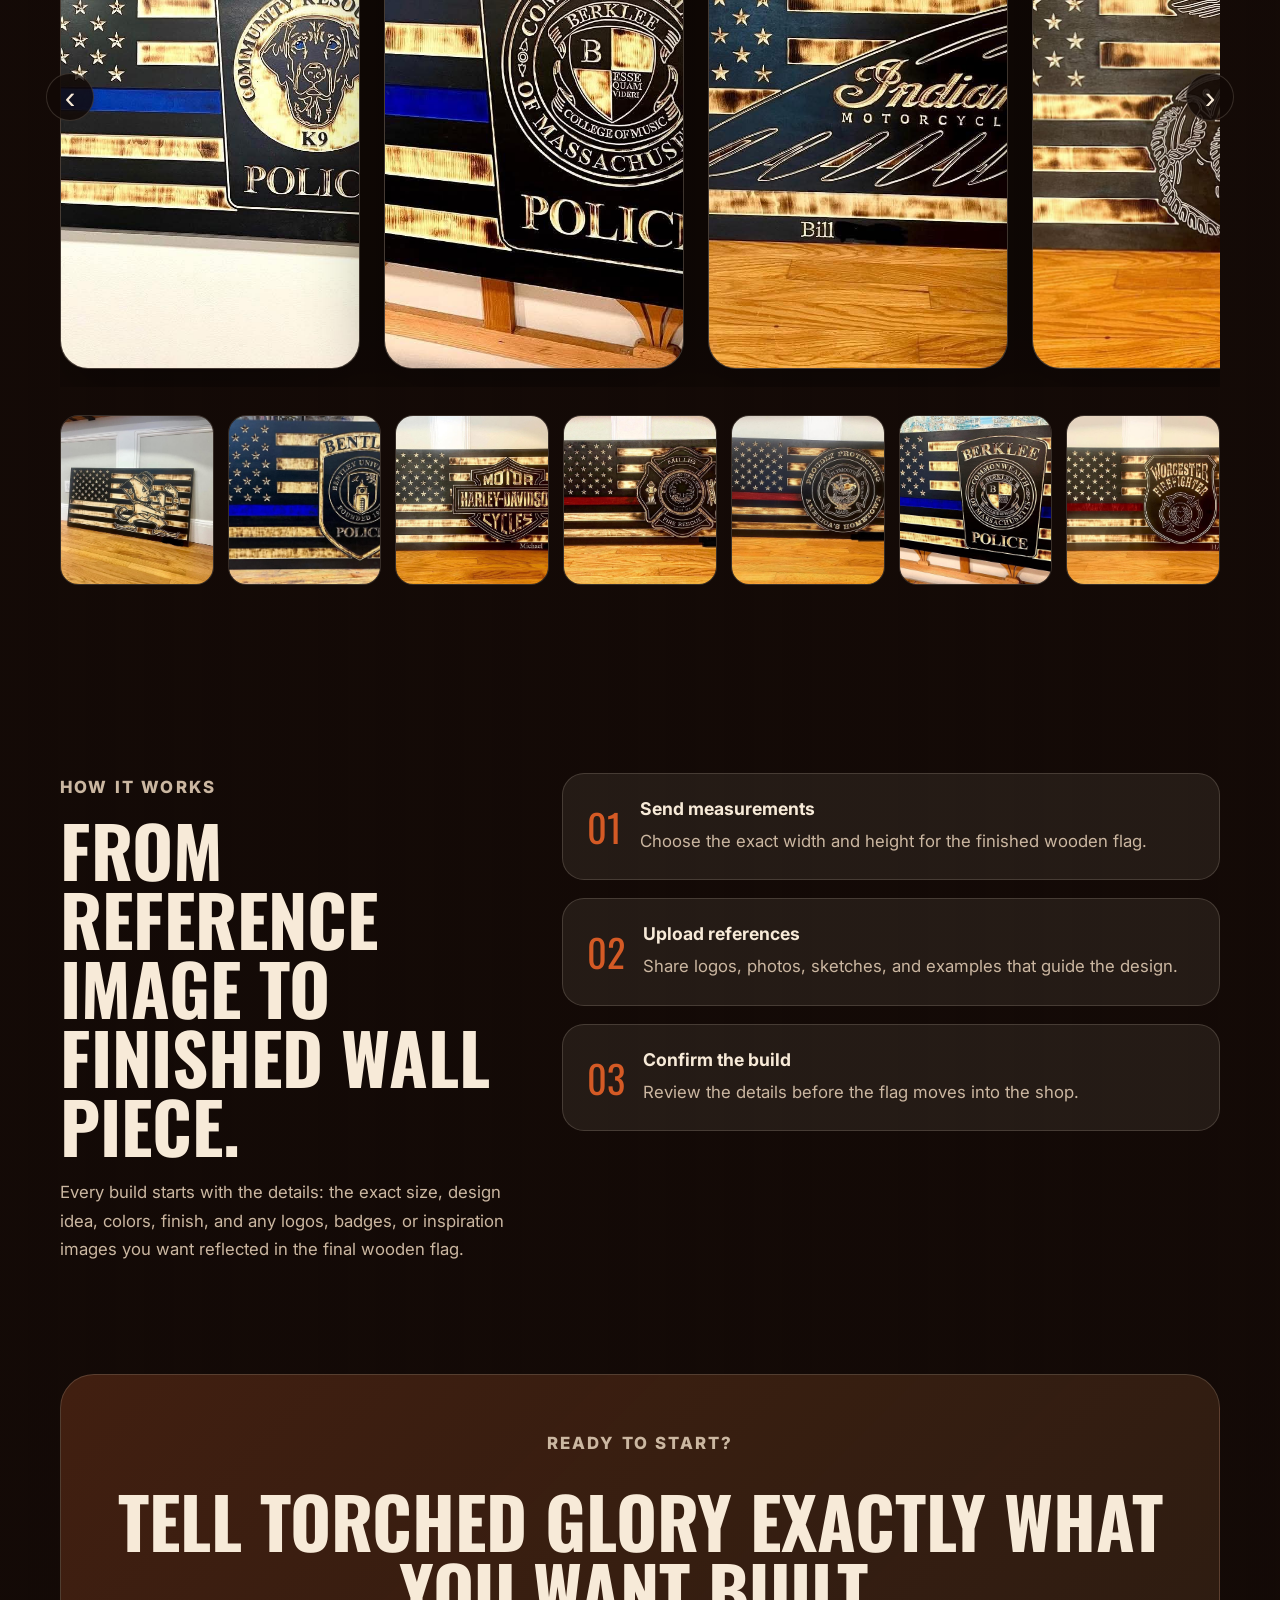
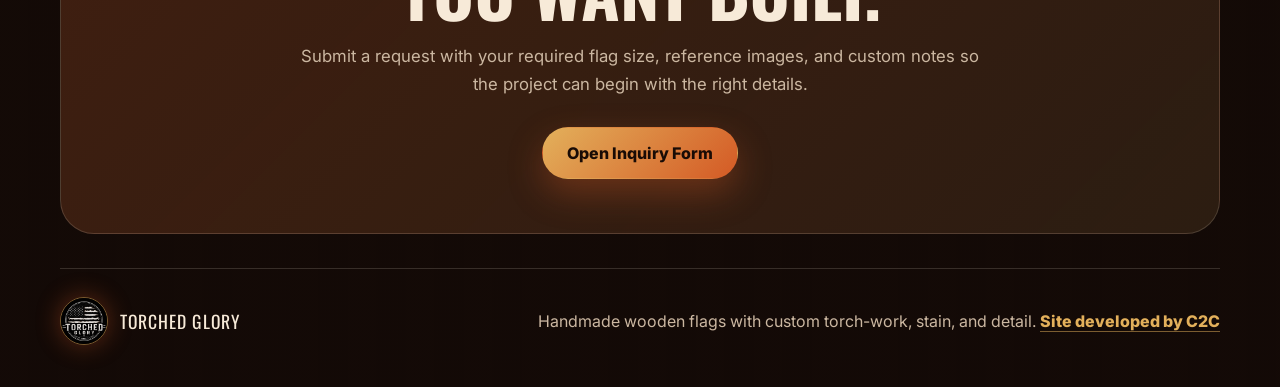
==== commit 68cdd073: "Update branding gallery inquiry layout" ====
--- a/index.html
+++ b/index.html
@@ -21,7 +21,7 @@
     <header class="site-header">
       <nav class="nav" aria-label="Primary navigation">
         <a class="brand" href="index.html" aria-label="Torched Glory home">
-          <img src="Images/Logo.jpeg" alt="Torched Glory logo" />
+          <img src="Images/torched_glory_banner_style_transparent.png" alt="Torched Glory banner mark" />
           <span>Torched Glory</span>
         </a>
         <div class="nav-links">
@@ -36,7 +36,8 @@
       <section class="hero">
         <div class="hero-content">
           <p class="eyebrow">Burnt wood • Handcrafted detail • Custom sizes</p>
-          <h1>Wooden flags built with grit and glory.</h1>
+          <h1 class="visually-hidden">Torched Glory handmade wooden flags</h1>
+          <img class="hero-logo" src="Images/big_round_logo.jpeg" alt="Torched Glory round logo" />
           <p class="hero-copy">
             Torched Glory designs handmade wooden flags with rich torch-work,
             carved details, bold finishes, and custom options for homes,
@@ -79,19 +80,15 @@
           <div class="carousel-track" tabindex="0">
             <figure class="carousel-slide">
               <img src="Images/Flags/Messenger_creation_1068F938-9DAC-4666-AA3E-47B27FD5B37A.jpeg" alt="Torched Glory wooden flag with carved emblem" />
-              <figcaption>Layered torch marks and bold carved detail.</figcaption>
             </figure>
             <figure class="carousel-slide">
               <img src="Images/Flags/Messenger_creation_F552126A-4892-4E2E-A12D-31797CEEA32D.jpeg" alt="Custom handmade wooden flag example" />
-              <figcaption>Rustic finish with high-contrast flag striping.</figcaption>
             </figure>
             <figure class="carousel-slide">
               <img src="Images/Flags/Messenger_creation_A4D24FA1-2526-44F7-9440-1D89A61F7D80.jpeg" alt="Wood flag with stained stripes" />
-              <figcaption>Dimensional wood grain finished for display.</figcaption>
             </figure>
             <figure class="carousel-slide">
               <img src="Images/Flags/Messenger_creation_F5B87B4F-8FB3-4389-A6FC-69369FAA55B0.jpeg" alt="Personalized wood flag design" />
-              <figcaption>Personalized layout with clean shop-built edges.</figcaption>
             </figure>
           </div>
           <button class="carousel-button carousel-button-next" type="button" aria-label="Show next flag">
@@ -150,12 +147,19 @@
       </section>
     </main>
 
+    <div class="gallery-lightbox" id="gallery-lightbox" aria-hidden="true" role="dialog" aria-label="Expanded wooden flag gallery">
+      <button class="lightbox-close" type="button" aria-label="Close gallery">×</button>
+      <button class="lightbox-arrow lightbox-prev" type="button" aria-label="Previous image">‹</button>
+      <img class="lightbox-image" src="" alt="" />
+      <button class="lightbox-arrow lightbox-next" type="button" aria-label="Next image">›</button>
+    </div>
+
     <footer class="site-footer">
       <div>
-        <img src="Images/Logo.jpeg" alt="Torched Glory logo" />
+        <img src="Images/big_round_logo.jpeg" alt="Torched Glory logo" />
         <span>Torched Glory</span>
       </div>
-      <p>Handmade wooden flags with custom torch-work, stain, and detail.</p>
+      <p>Handmade wooden flags with custom torch-work, stain, and detail. <a href="https://c2control.com/" target="_blank" rel="noopener">Site developed by C2C</a></p>
     </footer>
   </body>
 </html>
--- a/styles.css
+++ b/styles.css
@@ -54,6 +54,17 @@
   text-decoration: none;
 }
 
+.visually-hidden {
+  position: absolute;
+  width: 1px;
+  height: 1px;
+  padding: 0;
+  overflow: hidden;
+  clip: rect(0, 0, 0, 0);
+  white-space: nowrap;
+  border: 0;
+}
+
 .site-header {
   position: sticky;
   top: 0;
@@ -86,7 +97,13 @@
   text-transform: uppercase;
 }
 
-.brand img,
+.brand img {
+  width: 64px;
+  height: 64px;
+  object-fit: contain;
+  filter: drop-shadow(0 0 20px rgba(212, 90, 37, 0.45));
+}
+
 .site-footer img {
   width: 48px;
   height: 48px;
@@ -189,6 +206,17 @@
   font-size: 1.2rem;
 }
 
+.hero-logo {
+  width: min(100%, 460px);
+  margin-bottom: 28px;
+  border: 1px solid rgba(227, 176, 91, 0.36);
+  border-radius: 50%;
+  object-fit: cover;
+  box-shadow:
+    0 0 0 12px rgba(247, 234, 216, 0.035),
+    0 24px 78px rgba(212, 90, 37, 0.34);
+}
+
 .hero-actions {
   display: flex;
   flex-wrap: wrap;
@@ -318,19 +346,6 @@
   object-fit: cover;
 }
 
-.carousel-slide figcaption {
-  position: absolute;
-  right: 18px;
-  bottom: 18px;
-  left: 18px;
-  padding: 15px 18px;
-  border: 1px solid rgba(247, 234, 216, 0.18);
-  border-radius: 18px;
-  background: rgba(18, 9, 6, 0.74);
-  color: var(--cream);
-  font-weight: 800;
-  backdrop-filter: blur(12px);
-}
 
 .carousel-button {
   position: absolute;
@@ -371,6 +386,77 @@
   border: 1px solid var(--border);
   border-radius: 18px;
   object-fit: cover;
+}
+
+.carousel-slide img,
+.gallery-grid img {
+  cursor: zoom-in;
+}
+
+.gallery-lightbox {
+  position: fixed;
+  inset: 0;
+  z-index: 100;
+  display: none;
+  align-items: center;
+  justify-content: center;
+  padding: 72px 88px;
+  background: rgba(7, 3, 2, 0.76);
+  backdrop-filter: blur(18px);
+}
+
+.gallery-lightbox.is-open {
+  display: flex;
+}
+
+body.lightbox-open {
+  overflow: hidden;
+}
+
+.lightbox-image {
+  max-width: min(100%, 1180px);
+  max-height: calc(100vh - 144px);
+  border: 1px solid rgba(247, 234, 216, 0.28);
+  border-radius: 24px;
+  object-fit: contain;
+  box-shadow: var(--shadow);
+}
+
+.lightbox-close,
+.lightbox-arrow {
+  position: absolute;
+  display: grid;
+  place-items: center;
+  border: 1px solid rgba(247, 234, 216, 0.28);
+  border-radius: 50%;
+  background: rgba(18, 9, 6, 0.88);
+  color: var(--cream);
+  cursor: pointer;
+}
+
+.lightbox-close {
+  top: 24px;
+  right: 24px;
+  width: 54px;
+  height: 54px;
+  font-size: 2rem;
+}
+
+.lightbox-arrow {
+  top: 50%;
+  width: 58px;
+  height: 58px;
+  font-size: 2.5rem;
+  line-height: 1;
+  transform: translateY(-50%);
+}
+
+.lightbox-prev {
+  left: 24px;
+}
+
+.lightbox-next {
+  right: 24px;
 }
 
 .process-section {
@@ -444,6 +530,34 @@
   padding: 92px 0 40px;
 }
 
+.inquiry-layout {
+  display: grid;
+  grid-template-columns: minmax(280px, 0.82fr) minmax(420px, 1.18fr);
+  gap: 42px;
+  align-items: start;
+  width: min(1160px, calc(100% - 32px));
+  margin: 0 auto;
+  padding: 74px 0 64px;
+}
+
+.inquiry-copy {
+  position: sticky;
+  top: 118px;
+}
+
+.inquiry-copy h1 {
+  font-size: clamp(3rem, 6.5vw, 5.9rem);
+}
+
+.form-heading {
+  margin-bottom: 4px;
+}
+
+.form-heading h2 {
+  margin-bottom: 0;
+  font-size: clamp(2rem, 4vw, 3.1rem);
+}
+
 .inquiry-note {
   padding: 26px;
   background:
@@ -551,6 +665,14 @@
   margin-bottom: 0;
 }
 
+.site-footer a {
+  color: var(--gold);
+  font-weight: 800;
+  text-decoration: underline;
+  text-decoration-color: rgba(227, 176, 91, 0.5);
+  text-underline-offset: 0.22em;
+}
+
 @media (max-width: 920px) {
   .nav,
   .nav-links,
@@ -564,6 +686,7 @@
   .process-section,
   .split-heading,
   .inquiry-hero,
+  .inquiry-layout,
   .site-footer {
     grid-template-columns: 1fr;
   }
@@ -572,6 +695,10 @@
   .site-footer {
     display: grid;
     gap: 16px;
+  }
+
+  .inquiry-copy {
+    position: static;
   }
 
   .nav-links {
@@ -624,6 +751,33 @@
     height: 420px;
   }
 
+  .brand img {
+    width: 52px;
+    height: 52px;
+  }
+
+  .hero-logo {
+    width: min(100%, 340px);
+  }
+
+  .gallery-lightbox {
+    padding: 72px 18px;
+  }
+
+  .lightbox-arrow {
+    width: 46px;
+    height: 46px;
+    font-size: 2rem;
+  }
+
+  .lightbox-prev {
+    left: 10px;
+  }
+
+  .lightbox-next {
+    right: 10px;
+  }
+
   .hero-badge {
     right: 24px;
     bottom: 24px;
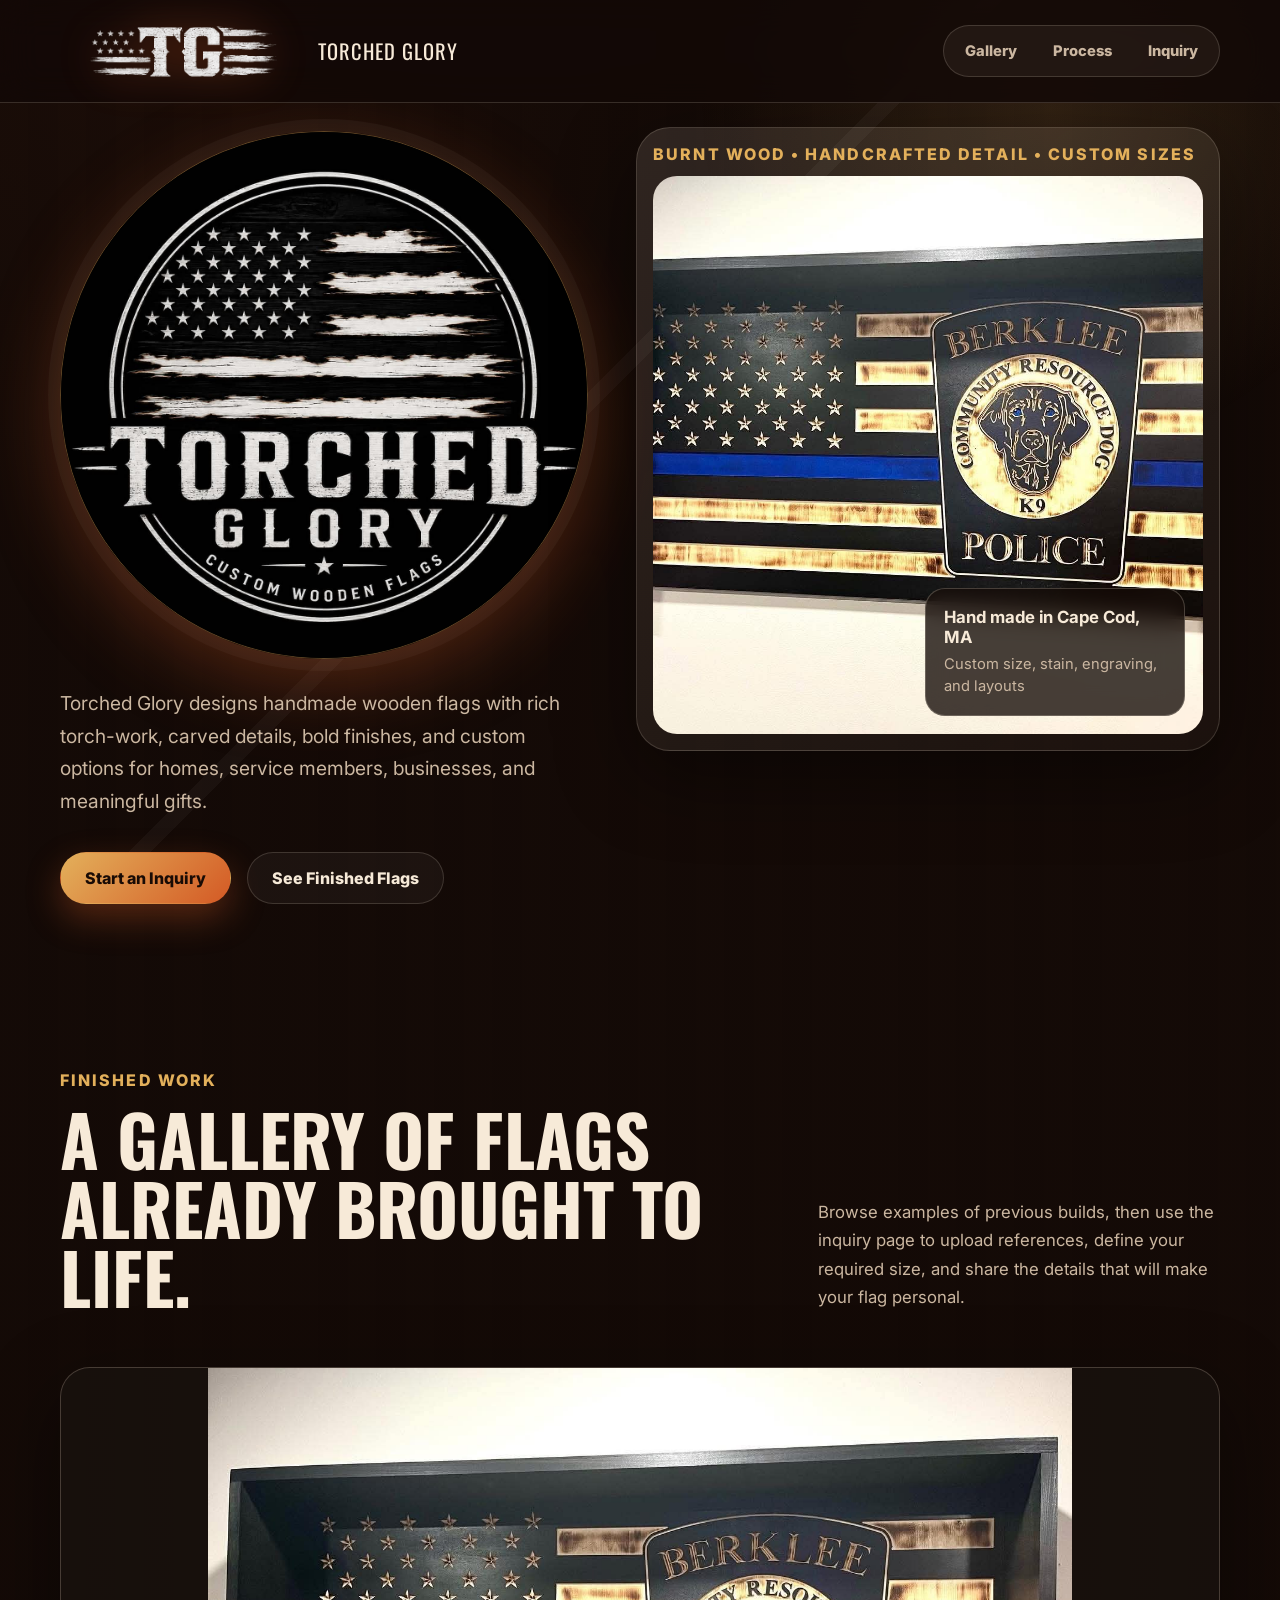
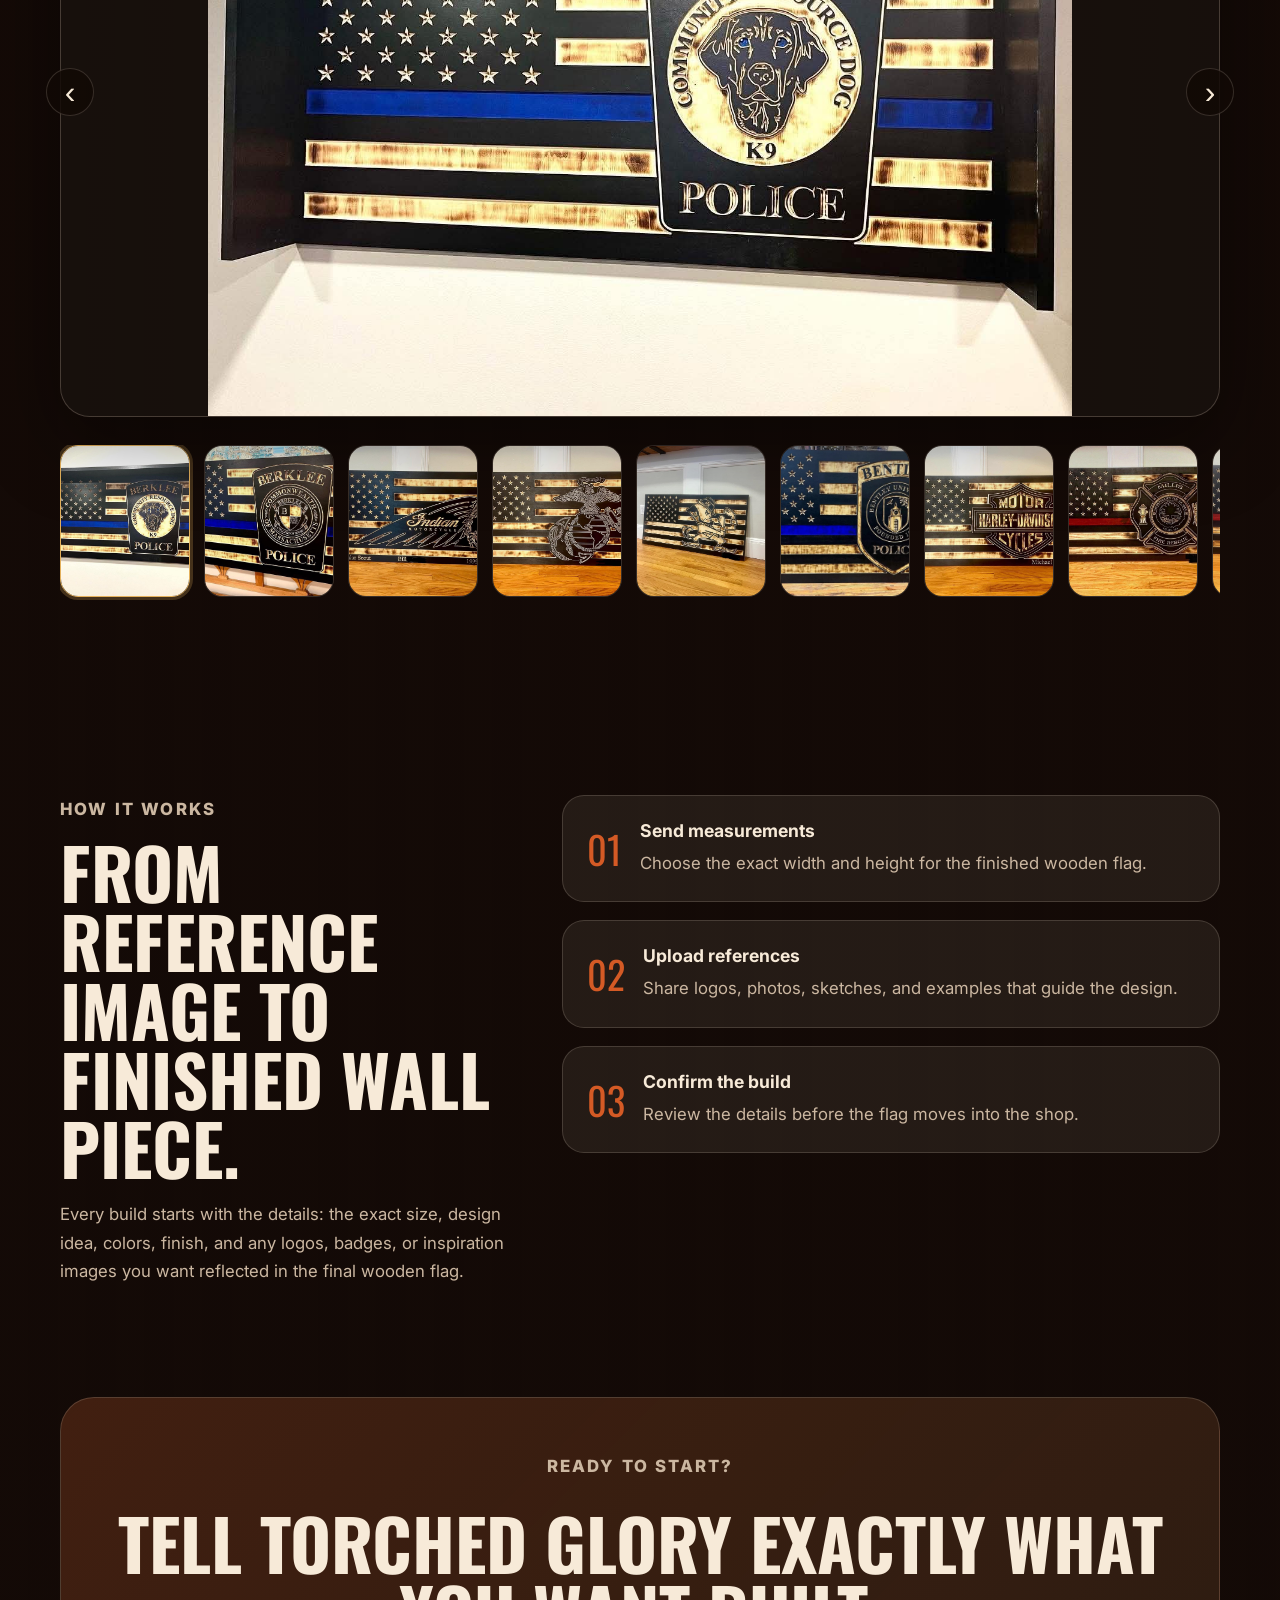
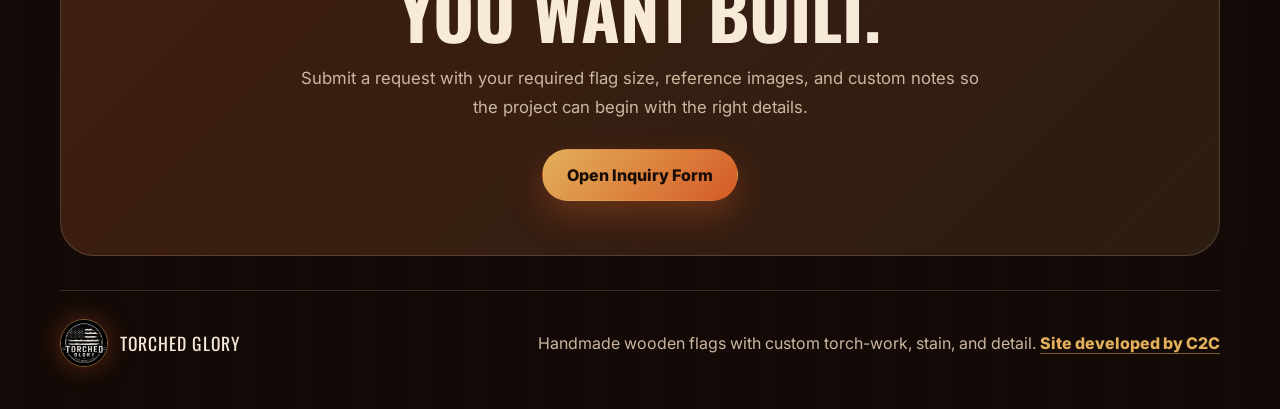
==== commit c3526d93: "Refine hero banner and gallery carousel" ====
--- a/index.html
+++ b/index.html
@@ -35,7 +35,6 @@
     <main id="top">
       <section class="hero">
         <div class="hero-content">
-          <p class="eyebrow">Burnt wood • Handcrafted detail • Custom sizes</p>
           <h1 class="visually-hidden">Torched Glory handmade wooden flags</h1>
           <img class="hero-logo" src="Images/big_round_logo.jpeg" alt="Torched Glory round logo" />
           <p class="hero-copy">
@@ -49,13 +48,14 @@
           </div>
         </div>
         <div class="hero-feature" aria-label="Featured wooden flag example">
+          <p class="eyebrow hero-feature-eyebrow">Burnt wood • Handcrafted detail • Custom sizes</p>
           <img
             src="Images/Flags/Messenger_creation_1068F938-9DAC-4666-AA3E-47B27FD5B37A.jpeg"
             alt="Handmade wooden flag example by Torched Glory"
           />
           <div class="hero-badge">
-            <strong>Custom built</strong>
-            <span>Size, stain, emblem, and layout</span>
+            <strong>Hand made in Cape Cod, MA</strong>
+            <span>Custom size, stain, engraving, and layouts</span>
           </div>
         </div>
       </section>
@@ -78,17 +78,38 @@
             ‹
           </button>
           <div class="carousel-track" tabindex="0">
-            <figure class="carousel-slide">
+            <figure class="carousel-slide is-active" aria-hidden="false">
               <img src="Images/Flags/Messenger_creation_1068F938-9DAC-4666-AA3E-47B27FD5B37A.jpeg" alt="Torched Glory wooden flag with carved emblem" />
             </figure>
-            <figure class="carousel-slide">
+            <figure class="carousel-slide" aria-hidden="true">
               <img src="Images/Flags/Messenger_creation_F552126A-4892-4E2E-A12D-31797CEEA32D.jpeg" alt="Custom handmade wooden flag example" />
             </figure>
-            <figure class="carousel-slide">
+            <figure class="carousel-slide" aria-hidden="true">
               <img src="Images/Flags/Messenger_creation_A4D24FA1-2526-44F7-9440-1D89A61F7D80.jpeg" alt="Wood flag with stained stripes" />
             </figure>
-            <figure class="carousel-slide">
+            <figure class="carousel-slide" aria-hidden="true">
               <img src="Images/Flags/Messenger_creation_F5B87B4F-8FB3-4389-A6FC-69369FAA55B0.jpeg" alt="Personalized wood flag design" />
+            </figure>
+            <figure class="carousel-slide" aria-hidden="true">
+              <img src="Images/Flags/Messenger_creation_BB60570C-C80E-44E0-9C5F-13D4D7D4FD94.jpeg" alt="Wooden flag gallery example" />
+            </figure>
+            <figure class="carousel-slide" aria-hidden="true">
+              <img src="Images/Flags/Messenger_creation_612B0130-9AAA-46DE-AF9F-4D5F3613781C.jpeg" alt="Wooden flag with custom finish" />
+            </figure>
+            <figure class="carousel-slide" aria-hidden="true">
+              <img src="Images/Flags/Messenger_creation_DD5E85E2-2E9A-498F-B178-EABAFB675EAB.jpeg" alt="Finished Torched Glory flag" />
+            </figure>
+            <figure class="carousel-slide" aria-hidden="true">
+              <img src="Images/Flags/Messenger_creation_425FB746-3CBD-4283-BA7D-927807717064.jpeg" alt="Handmade wood flag detail" />
+            </figure>
+            <figure class="carousel-slide" aria-hidden="true">
+              <img src="Images/Flags/Messenger_creation_EB9B64B1-1050-4471-A862-BE4A1E6A4916.jpeg" alt="Custom rustic wooden flag" />
+            </figure>
+            <figure class="carousel-slide" aria-hidden="true">
+              <img src="Images/Flags/Messenger_creation_CBFE711E-3AE6-4782-83C0-8BB29DEE6E50.jpeg" alt="Torched Glory completed wood flag" />
+            </figure>
+            <figure class="carousel-slide" aria-hidden="true">
+              <img src="Images/Flags/Messenger_creation_87E35BD5-5EE2-4B5D-9A5C-FF5055F26D13.jpeg" alt="Wooden American flag example" />
             </figure>
           </div>
           <button class="carousel-button carousel-button-next" type="button" aria-label="Show next flag">
@@ -96,14 +117,40 @@
           </button>
         </div>
 
-        <div class="gallery-grid" aria-label="More wooden flag examples">
-          <img src="Images/Flags/Messenger_creation_BB60570C-C80E-44E0-9C5F-13D4D7D4FD94.jpeg" alt="Wooden flag gallery example" />
-          <img src="Images/Flags/Messenger_creation_612B0130-9AAA-46DE-AF9F-4D5F3613781C.jpeg" alt="Wooden flag with custom finish" />
-          <img src="Images/Flags/Messenger_creation_DD5E85E2-2E9A-498F-B178-EABAFB675EAB.jpeg" alt="Finished Torched Glory flag" />
-          <img src="Images/Flags/Messenger_creation_425FB746-3CBD-4283-BA7D-927807717064.jpeg" alt="Handmade wood flag detail" />
-          <img src="Images/Flags/Messenger_creation_EB9B64B1-1050-4471-A862-BE4A1E6A4916.jpeg" alt="Custom rustic wooden flag" />
-          <img src="Images/Flags/Messenger_creation_CBFE711E-3AE6-4782-83C0-8BB29DEE6E50.jpeg" alt="Torched Glory completed wood flag" />
-          <img src="Images/Flags/Messenger_creation_87E35BD5-5EE2-4B5D-9A5C-FF5055F26D13.jpeg" alt="Wooden American flag example" />
+        <div class="gallery-grid" aria-label="Jump to a wooden flag example">
+          <button class="gallery-thumbnail is-active" type="button" aria-label="Show gallery image 1" aria-current="true">
+            <img src="Images/Flags/Messenger_creation_1068F938-9DAC-4666-AA3E-47B27FD5B37A.jpeg" alt="Torched Glory wooden flag with carved emblem" />
+          </button>
+          <button class="gallery-thumbnail" type="button" aria-label="Show gallery image 2" aria-current="false">
+            <img src="Images/Flags/Messenger_creation_F552126A-4892-4E2E-A12D-31797CEEA32D.jpeg" alt="Custom handmade wooden flag example" />
+          </button>
+          <button class="gallery-thumbnail" type="button" aria-label="Show gallery image 3" aria-current="false">
+            <img src="Images/Flags/Messenger_creation_A4D24FA1-2526-44F7-9440-1D89A61F7D80.jpeg" alt="Wood flag with stained stripes" />
+          </button>
+          <button class="gallery-thumbnail" type="button" aria-label="Show gallery image 4" aria-current="false">
+            <img src="Images/Flags/Messenger_creation_F5B87B4F-8FB3-4389-A6FC-69369FAA55B0.jpeg" alt="Personalized wood flag design" />
+          </button>
+          <button class="gallery-thumbnail" type="button" aria-label="Show gallery image 5" aria-current="false">
+            <img src="Images/Flags/Messenger_creation_BB60570C-C80E-44E0-9C5F-13D4D7D4FD94.jpeg" alt="Wooden flag gallery example" />
+          </button>
+          <button class="gallery-thumbnail" type="button" aria-label="Show gallery image 6" aria-current="false">
+            <img src="Images/Flags/Messenger_creation_612B0130-9AAA-46DE-AF9F-4D5F3613781C.jpeg" alt="Wooden flag with custom finish" />
+          </button>
+          <button class="gallery-thumbnail" type="button" aria-label="Show gallery image 7" aria-current="false">
+            <img src="Images/Flags/Messenger_creation_DD5E85E2-2E9A-498F-B178-EABAFB675EAB.jpeg" alt="Finished Torched Glory flag" />
+          </button>
+          <button class="gallery-thumbnail" type="button" aria-label="Show gallery image 8" aria-current="false">
+            <img src="Images/Flags/Messenger_creation_425FB746-3CBD-4283-BA7D-927807717064.jpeg" alt="Handmade wood flag detail" />
+          </button>
+          <button class="gallery-thumbnail" type="button" aria-label="Show gallery image 9" aria-current="false">
+            <img src="Images/Flags/Messenger_creation_EB9B64B1-1050-4471-A862-BE4A1E6A4916.jpeg" alt="Custom rustic wooden flag" />
+          </button>
+          <button class="gallery-thumbnail" type="button" aria-label="Show gallery image 10" aria-current="false">
+            <img src="Images/Flags/Messenger_creation_CBFE711E-3AE6-4782-83C0-8BB29DEE6E50.jpeg" alt="Torched Glory completed wood flag" />
+          </button>
+          <button class="gallery-thumbnail" type="button" aria-label="Show gallery image 11" aria-current="false">
+            <img src="Images/Flags/Messenger_creation_87E35BD5-5EE2-4B5D-9A5C-FF5055F26D13.jpeg" alt="Wooden American flag example" />
+          </button>
         </div>
       </section>
 
--- a/styles.css
+++ b/styles.css
@@ -80,7 +80,7 @@
   justify-content: space-between;
   width: min(1160px, calc(100% - 32px));
   margin: 0 auto;
-  padding: 14px 0;
+  padding: 10px 0;
 }
 
 .brand,
@@ -98,8 +98,9 @@
 }
 
 .brand img {
-  width: 64px;
-  height: 64px;
+  width: auto;
+  height: 82px;
+  max-width: 260px;
   object-fit: contain;
   filter: drop-shadow(0 0 20px rgba(212, 90, 37, 0.45));
 }
@@ -150,9 +151,9 @@
   display: grid;
   grid-template-columns: minmax(0, 0.95fr) minmax(320px, 1.05fr);
   gap: 48px;
-  align-items: center;
-  min-height: 760px;
-  padding: 82px 0;
+  align-items: start;
+  min-height: auto;
+  padding: 24px 0 72px;
 }
 
 .eyebrow {
@@ -207,7 +208,8 @@
 }
 
 .hero-logo {
-  width: min(100%, 460px);
+  width: min(100%, 560px);
+  margin-top: 4px;
   margin-bottom: 28px;
   border: 1px solid rgba(227, 176, 91, 0.36);
   border-radius: 50%;
@@ -257,9 +259,14 @@
   box-shadow: var(--shadow);
 }
 
+.hero-feature-eyebrow {
+  margin: 0 0 12px;
+  text-align: left;
+}
+
 .hero-feature img {
   width: 100%;
-  height: min(68vh, 610px);
+  height: min(62vh, 560px);
   border-radius: 24px;
   object-fit: cover;
 }
@@ -316,34 +323,32 @@
 }
 
 .carousel-track {
-  display: grid;
-  grid-auto-columns: minmax(300px, 72%);
-  grid-auto-flow: column;
-  gap: 24px;
-  overflow-x: auto;
-  padding: 0 4px 18px;
-  scroll-behavior: smooth;
-  scroll-snap-type: x mandatory;
-  scrollbar-color: var(--gold) rgba(247, 234, 216, 0.08);
+  display: block;
+  overflow: hidden;
+  border: 1px solid var(--border);
+  border-radius: 30px;
+  background: var(--card);
+  box-shadow: var(--shadow);
 }
 
 .carousel-slide {
   position: relative;
-  min-height: 560px;
+  display: none;
+  min-height: 640px;
   margin: 0;
   overflow: hidden;
-  border: 1px solid var(--border);
-  border-radius: 28px;
-  background: var(--card);
-  scroll-snap-align: start;
-  box-shadow: var(--shadow);
+}
+
+.carousel-slide.is-active {
+  display: block;
 }
 
 .carousel-slide img {
   width: 100%;
-  height: 100%;
-  min-height: 560px;
-  object-fit: cover;
+  height: min(72vh, 720px);
+  min-height: 640px;
+  object-fit: contain;
+  background: rgba(7, 3, 2, 0.42);
 }
 
 
@@ -375,21 +380,36 @@
 
 .gallery-grid {
   display: grid;
-  grid-template-columns: repeat(7, minmax(120px, 1fr));
+  grid-auto-columns: minmax(130px, 1fr);
+  grid-auto-flow: column;
   gap: 14px;
   margin-top: 28px;
-}
-
-.gallery-grid img {
-  width: 100%;
-  height: 170px;
+  overflow-x: auto;
+  padding-bottom: 10px;
+  scrollbar-color: var(--gold) rgba(247, 234, 216, 0.08);
+}
+
+.gallery-thumbnail {
+  padding: 0;
   border: 1px solid var(--border);
   border-radius: 18px;
+  background: transparent;
+  cursor: pointer;
+  overflow: hidden;
+}
+
+.gallery-thumbnail.is-active {
+  border-color: var(--gold);
+  box-shadow: 0 0 0 3px rgba(227, 176, 91, 0.24);
+}
+
+.gallery-thumbnail img {
+  width: 100%;
+  height: 150px;
   object-fit: cover;
 }
 
-.carousel-slide img,
-.gallery-grid img {
+.carousel-slide img {
   cursor: zoom-in;
 }
 
@@ -708,25 +728,20 @@
 
   .hero {
     min-height: auto;
-    padding-top: 54px;
+    padding-top: 20px;
   }
 
   .hero-feature img {
     height: 520px;
   }
 
-  .carousel-track {
-    grid-auto-columns: 86%;
-  }
-
-  .gallery-grid,
   .field-grid,
   .three-columns {
     grid-template-columns: 1fr;
   }
 
-  .gallery-grid img {
-    height: 240px;
+  .gallery-thumbnail img {
+    height: 150px;
   }
 
   .cta,
@@ -752,8 +767,9 @@
   }
 
   .brand img {
-    width: 52px;
-    height: 52px;
+    width: auto;
+    height: 58px;
+    max-width: 170px;
   }
 
   .hero-logo {
@@ -785,6 +801,7 @@
   }
 
   .carousel-button {
-    display: none;
-  }
-}
+    width: 42px;
+    height: 42px;
+  }
+}
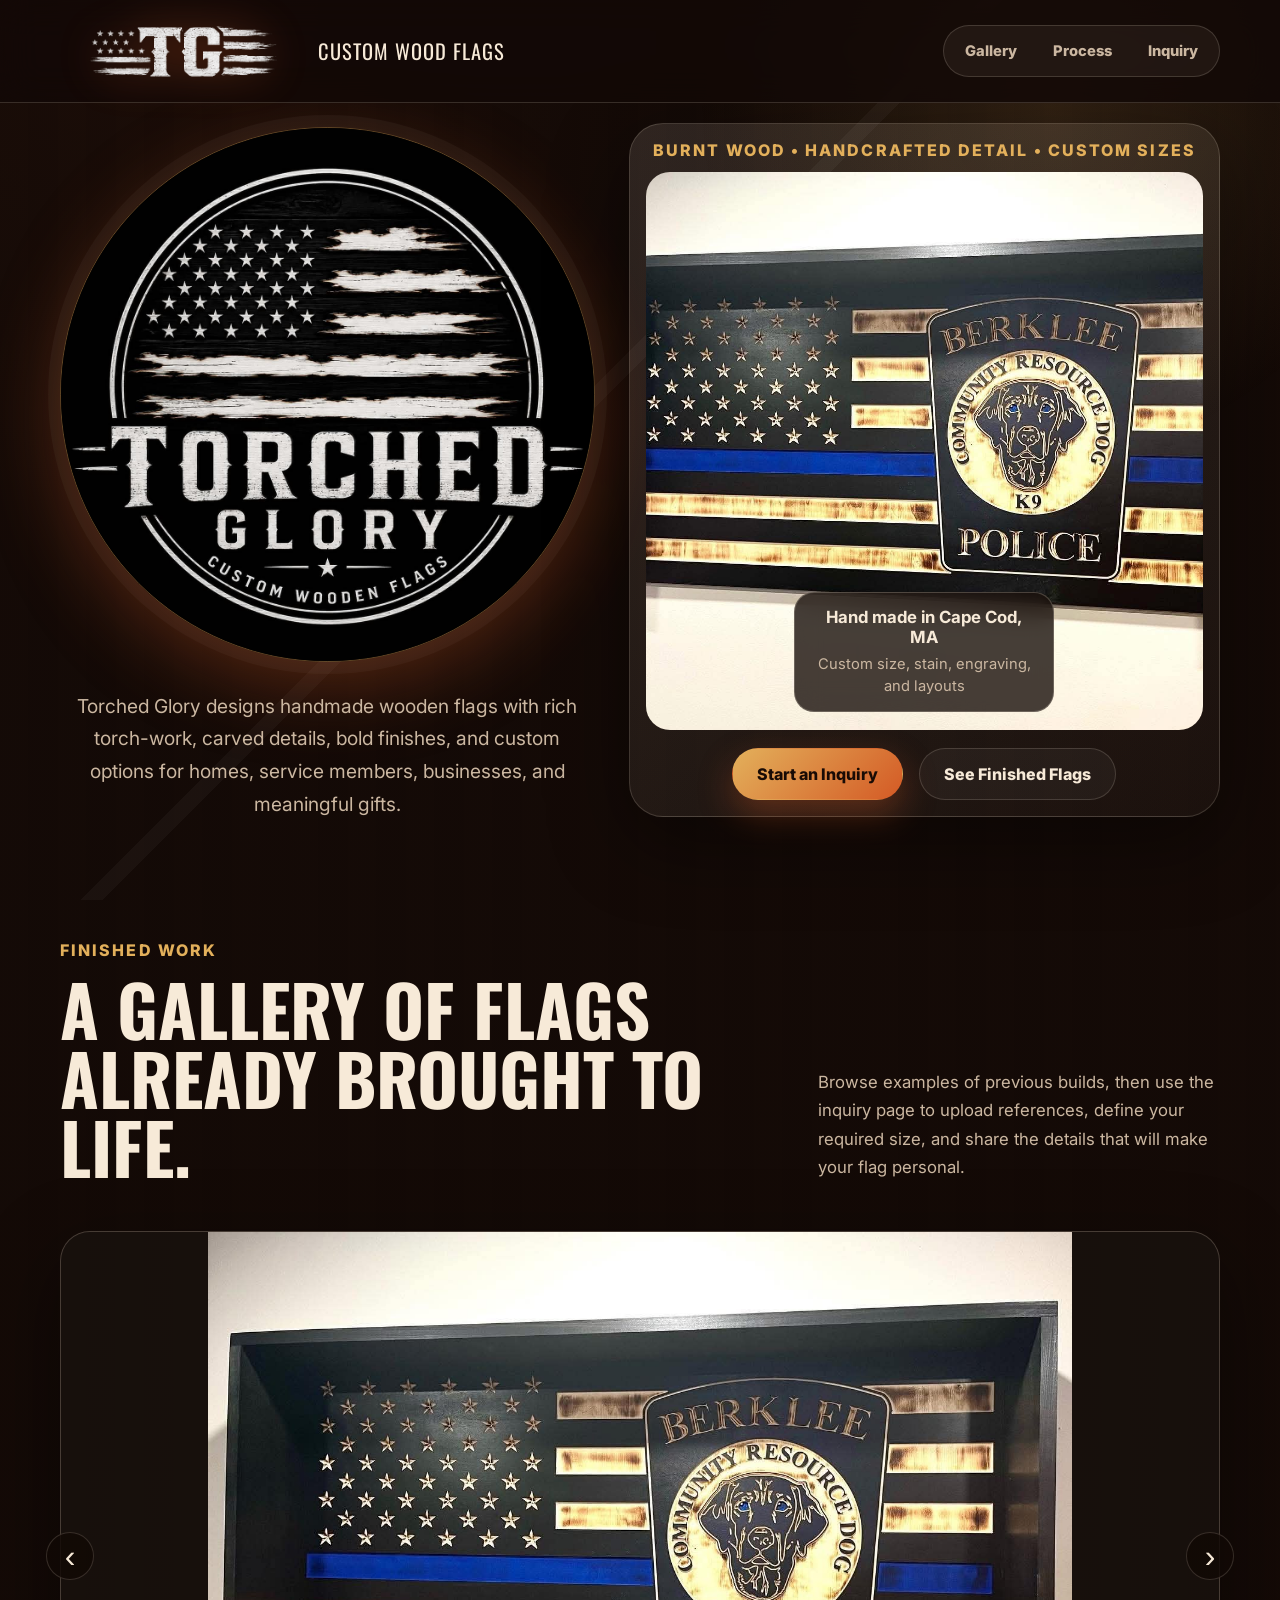
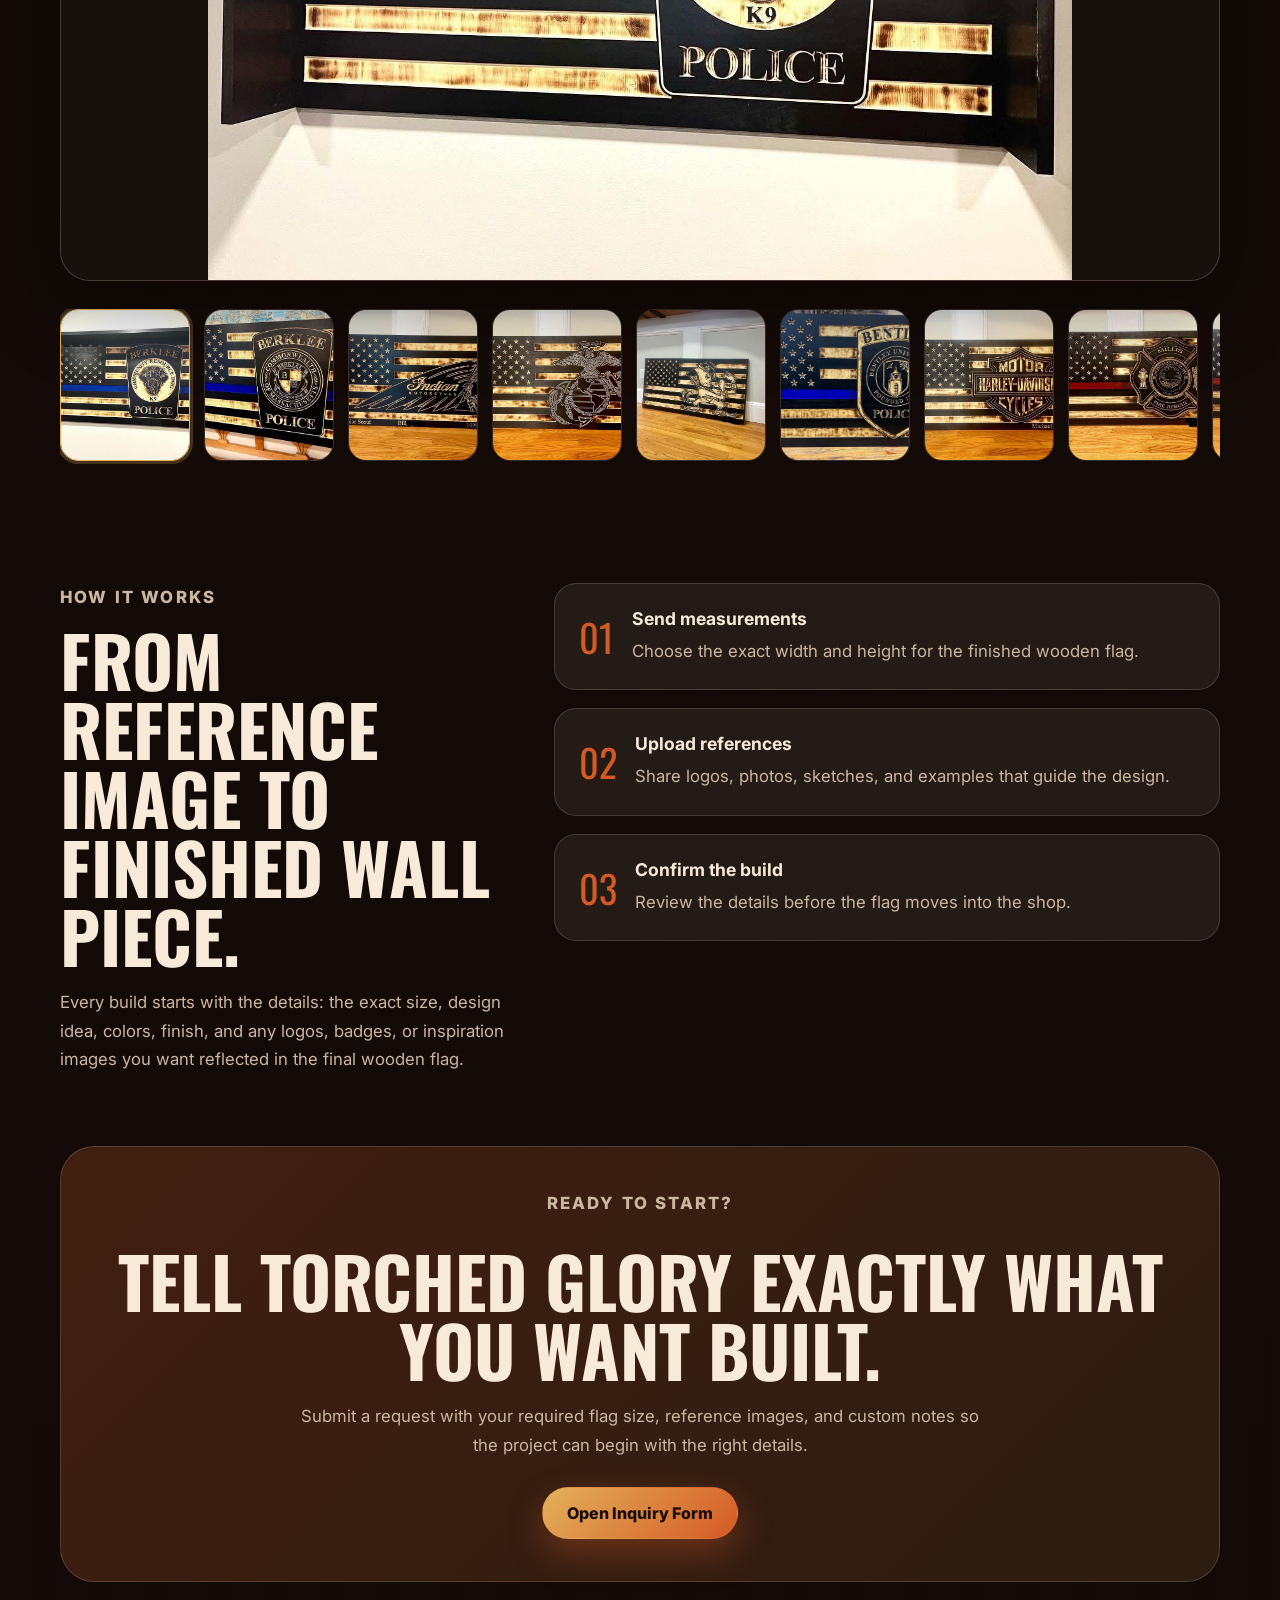
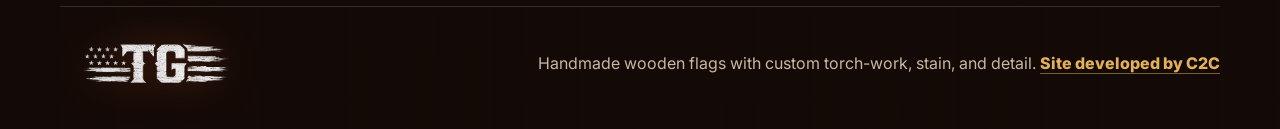
==== commit bcf9b7d8: "Improve mobile layout and branding" ====
--- a/index.html
+++ b/index.html
@@ -22,7 +22,7 @@
       <nav class="nav" aria-label="Primary navigation">
         <a class="brand" href="index.html" aria-label="Torched Glory home">
           <img src="Images/torched_glory_banner_style_transparent.png" alt="Torched Glory banner mark" />
-          <span>Torched Glory</span>
+          <span>Custom Wood Flags</span>
         </a>
         <div class="nav-links">
           <a href="index.html#gallery">Gallery</a>
@@ -42,20 +42,22 @@
             carved details, bold finishes, and custom options for homes,
             service members, businesses, and meaningful gifts.
           </p>
-          <div class="hero-actions">
+        </div>
+        <div class="hero-feature" aria-label="Featured wooden flag example">
+          <p class="eyebrow hero-feature-eyebrow">Burnt wood • Handcrafted detail • Custom sizes</p>
+          <div class="hero-image-wrap">
+            <img
+              src="Images/Flags/Messenger_creation_1068F938-9DAC-4666-AA3E-47B27FD5B37A.jpeg"
+              alt="Handmade wooden flag example by Torched Glory"
+            />
+            <div class="hero-badge">
+              <strong>Hand made in Cape Cod, MA</strong>
+              <span>Custom size, stain, engraving, and layouts</span>
+            </div>
+          </div>
+          <div class="hero-actions hero-feature-actions">
             <a class="button button-primary" href="inquiry.html">Start an Inquiry</a>
             <a class="button button-secondary" href="#gallery">See Finished Flags</a>
-          </div>
-        </div>
-        <div class="hero-feature" aria-label="Featured wooden flag example">
-          <p class="eyebrow hero-feature-eyebrow">Burnt wood • Handcrafted detail • Custom sizes</p>
-          <img
-            src="Images/Flags/Messenger_creation_1068F938-9DAC-4666-AA3E-47B27FD5B37A.jpeg"
-            alt="Handmade wooden flag example by Torched Glory"
-          />
-          <div class="hero-badge">
-            <strong>Hand made in Cape Cod, MA</strong>
-            <span>Custom size, stain, engraving, and layouts</span>
           </div>
         </div>
       </section>
@@ -203,8 +205,7 @@
 
     <footer class="site-footer">
       <div>
-        <img src="Images/big_round_logo.jpeg" alt="Torched Glory logo" />
-        <span>Torched Glory</span>
+        <img src="Images/torched_glory_banner_style_transparent.png" alt="Torched Glory banner logo" />
       </div>
       <p>Handmade wooden flags with custom torch-work, stain, and detail. <a href="https://c2control.com/" target="_blank" rel="noopener">Site developed by C2C</a></p>
     </footer>
--- a/styles.css
+++ b/styles.css
@@ -91,6 +91,7 @@
 
 .brand {
   gap: 12px;
+  justify-content: center;
   font-family: Oswald, Impact, sans-serif;
   font-size: 1.28rem;
   letter-spacing: 0.05em;
@@ -103,15 +104,6 @@
   max-width: 260px;
   object-fit: contain;
   filter: drop-shadow(0 0 20px rgba(212, 90, 37, 0.45));
-}
-
-.site-footer img {
-  width: 48px;
-  height: 48px;
-  border: 1px solid rgba(227, 176, 91, 0.5);
-  border-radius: 50%;
-  object-fit: cover;
-  box-shadow: 0 0 24px rgba(212, 90, 37, 0.38);
 }
 
 .nav-links {
@@ -150,10 +142,15 @@
 .hero {
   display: grid;
   grid-template-columns: minmax(0, 0.95fr) minmax(320px, 1.05fr);
-  gap: 48px;
+  gap: 34px;
   align-items: start;
   min-height: auto;
-  padding: 24px 0 72px;
+  padding: 20px 0 44px;
+}
+
+.hero-content {
+  display: grid;
+  justify-items: center;
 }
 
 .eyebrow {
@@ -205,6 +202,7 @@
 .hero-copy {
   max-width: 640px;
   font-size: 1.2rem;
+  text-align: center;
 }
 
 .hero-logo {
@@ -222,8 +220,13 @@
 .hero-actions {
   display: flex;
   flex-wrap: wrap;
+  justify-content: center;
   gap: 16px;
-  margin-top: 34px;
+  margin-top: 24px;
+}
+
+.hero-feature-actions {
+  margin-top: 18px;
 }
 
 .button {
@@ -251,7 +254,8 @@
 }
 
 .hero-feature {
-  position: relative;
+  display: flex;
+  flex-direction: column;
   padding: 16px;
   border: 1px solid var(--border);
   border-radius: 34px;
@@ -261,7 +265,11 @@
 
 .hero-feature-eyebrow {
   margin: 0 0 12px;
-  text-align: left;
+  text-align: center;
+}
+
+.hero-image-wrap {
+  position: relative;
 }
 
 .hero-feature img {
@@ -273,14 +281,18 @@
 
 .hero-badge {
   position: absolute;
-  right: 34px;
-  bottom: 34px;
+  right: auto;
+  bottom: 18px;
+  left: 50%;
+  width: min(82%, 300px);
   max-width: 260px;
-  padding: 18px;
+  padding: 14px 16px;
   border: 1px solid rgba(247, 234, 216, 0.22);
   border-radius: 20px;
   background: rgba(18, 9, 6, 0.78);
   backdrop-filter: blur(12px);
+  text-align: center;
+  transform: translateX(-50%);
 }
 
 .hero-badge strong,
@@ -294,14 +306,14 @@
 .hero-badge span {
   color: var(--muted);
   font-size: 0.92rem;
-  line-height: 1.5;
+  line-height: 1.35;
 }
 
 .section,
 .process-section,
 .cta,
 .form-section {
-  padding: 94px 0;
+  padding: 56px 0;
 }
 
 .section-heading {
@@ -319,7 +331,7 @@
 
 .carousel-shell {
   position: relative;
-  margin-top: 38px;
+  margin-top: 24px;
 }
 
 .carousel-track {
@@ -482,7 +494,7 @@
 .process-section {
   display: grid;
   grid-template-columns: 0.82fr 1.18fr;
-  gap: 44px;
+  gap: 32px;
   align-items: start;
 }
 
@@ -525,8 +537,8 @@
 }
 
 .cta {
-  margin-bottom: 34px;
-  padding: 54px;
+  margin-bottom: 24px;
+  padding: 42px;
   border: 1px solid var(--border);
   border-radius: 34px;
   background:
@@ -557,7 +569,7 @@
   align-items: start;
   width: min(1160px, calc(100% - 32px));
   margin: 0 auto;
-  padding: 74px 0 64px;
+  padding: 52px 0 44px;
 }
 
 .inquiry-copy {
@@ -665,7 +677,7 @@
   align-items: center;
   justify-content: space-between;
   gap: 18px;
-  padding: 28px 0 42px;
+  padding: 24px 0 34px;
   border-top: 1px solid var(--border);
   color: var(--muted);
 }
@@ -673,6 +685,7 @@
 .site-footer div {
   display: flex;
   align-items: center;
+  justify-content: center;
   gap: 12px;
   color: var(--cream);
   font-family: Oswald, Impact, sans-serif;
@@ -681,6 +694,14 @@
   text-transform: uppercase;
 }
 
+.site-footer img {
+  width: auto;
+  height: 64px;
+  max-width: 230px;
+  object-fit: contain;
+  filter: drop-shadow(0 0 20px rgba(212, 90, 37, 0.36));
+}
+
 .site-footer p {
   margin-bottom: 0;
 }
@@ -694,13 +715,6 @@
 }
 
 @media (max-width: 920px) {
-  .nav,
-  .nav-links,
-  .hero-actions,
-  .site-footer {
-    align-items: flex-start;
-  }
-
   .nav,
   .hero,
   .process-section,
@@ -715,6 +729,8 @@
   .site-footer {
     display: grid;
     gap: 16px;
+    justify-items: center;
+    text-align: center;
   }
 
   .inquiry-copy {
@@ -722,17 +738,32 @@
   }
 
   .nav-links {
+    justify-content: center;
+    width: 100%;
     flex-wrap: wrap;
     border-radius: 20px;
   }
 
   .hero {
     min-height: auto;
-    padding-top: 20px;
+    gap: 28px;
+    padding: 18px 0 36px;
   }
 
   .hero-feature img {
-    height: 520px;
+    height: min(62vh, 500px);
+  }
+
+  .section,
+  .process-section,
+  .cta,
+  .form-section {
+    padding: 42px 0;
+  }
+
+  .split-heading,
+  .process-section {
+    text-align: center;
   }
 
   .field-grid,
@@ -751,29 +782,78 @@
 }
 
 @media (max-width: 560px) {
+  .nav {
+    width: min(100% - 24px, 1160px);
+    gap: 12px;
+    padding: 8px 0;
+  }
+
+  .brand {
+    gap: 8px;
+  }
+
   .brand span {
-    font-size: 1.05rem;
+    font-size: 0.94rem;
   }
 
   .nav-links a {
-    padding: 9px 11px;
+    padding: 8px 10px;
   }
 
   .hero-feature img,
   .carousel-slide,
   .carousel-slide img {
-    min-height: 420px;
-    height: 420px;
+    min-height: 340px;
+    height: 340px;
   }
 
   .brand img {
     width: auto;
-    height: 58px;
-    max-width: 170px;
+    height: 50px;
+    max-width: 145px;
   }
 
   .hero-logo {
-    width: min(100%, 340px);
+    width: min(100%, 300px);
+    margin-bottom: 20px;
+  }
+
+  .hero,
+  .section,
+  .process-section,
+  .cta,
+  .inquiry-layout,
+  .site-footer {
+    width: min(100% - 24px, 1160px);
+  }
+
+  .hero-copy,
+  .process-section p,
+  .cta p,
+  .steps p,
+  .split-heading > p,
+  .inquiry-note p,
+  .field-help {
+    font-size: 1rem;
+    line-height: 1.55;
+  }
+
+  .hero-actions {
+    width: 100%;
+    gap: 12px;
+  }
+
+  .button {
+    min-height: 48px;
+    padding: 0 20px;
+  }
+
+  .section-heading {
+    margin-bottom: 22px;
+  }
+
+  .carousel-shell {
+    margin-top: 16px;
   }
 
   .gallery-lightbox {
@@ -795,9 +875,17 @@
   }
 
   .hero-badge {
-    right: 24px;
-    bottom: 24px;
-    left: 24px;
+    bottom: 14px;
+    width: min(calc(100% - 28px), 280px);
+    padding: 12px 14px;
+  }
+
+  .hero-badge strong {
+    font-size: 0.98rem;
+  }
+
+  .hero-badge span {
+    font-size: 0.88rem;
   }
 
   .carousel-button {
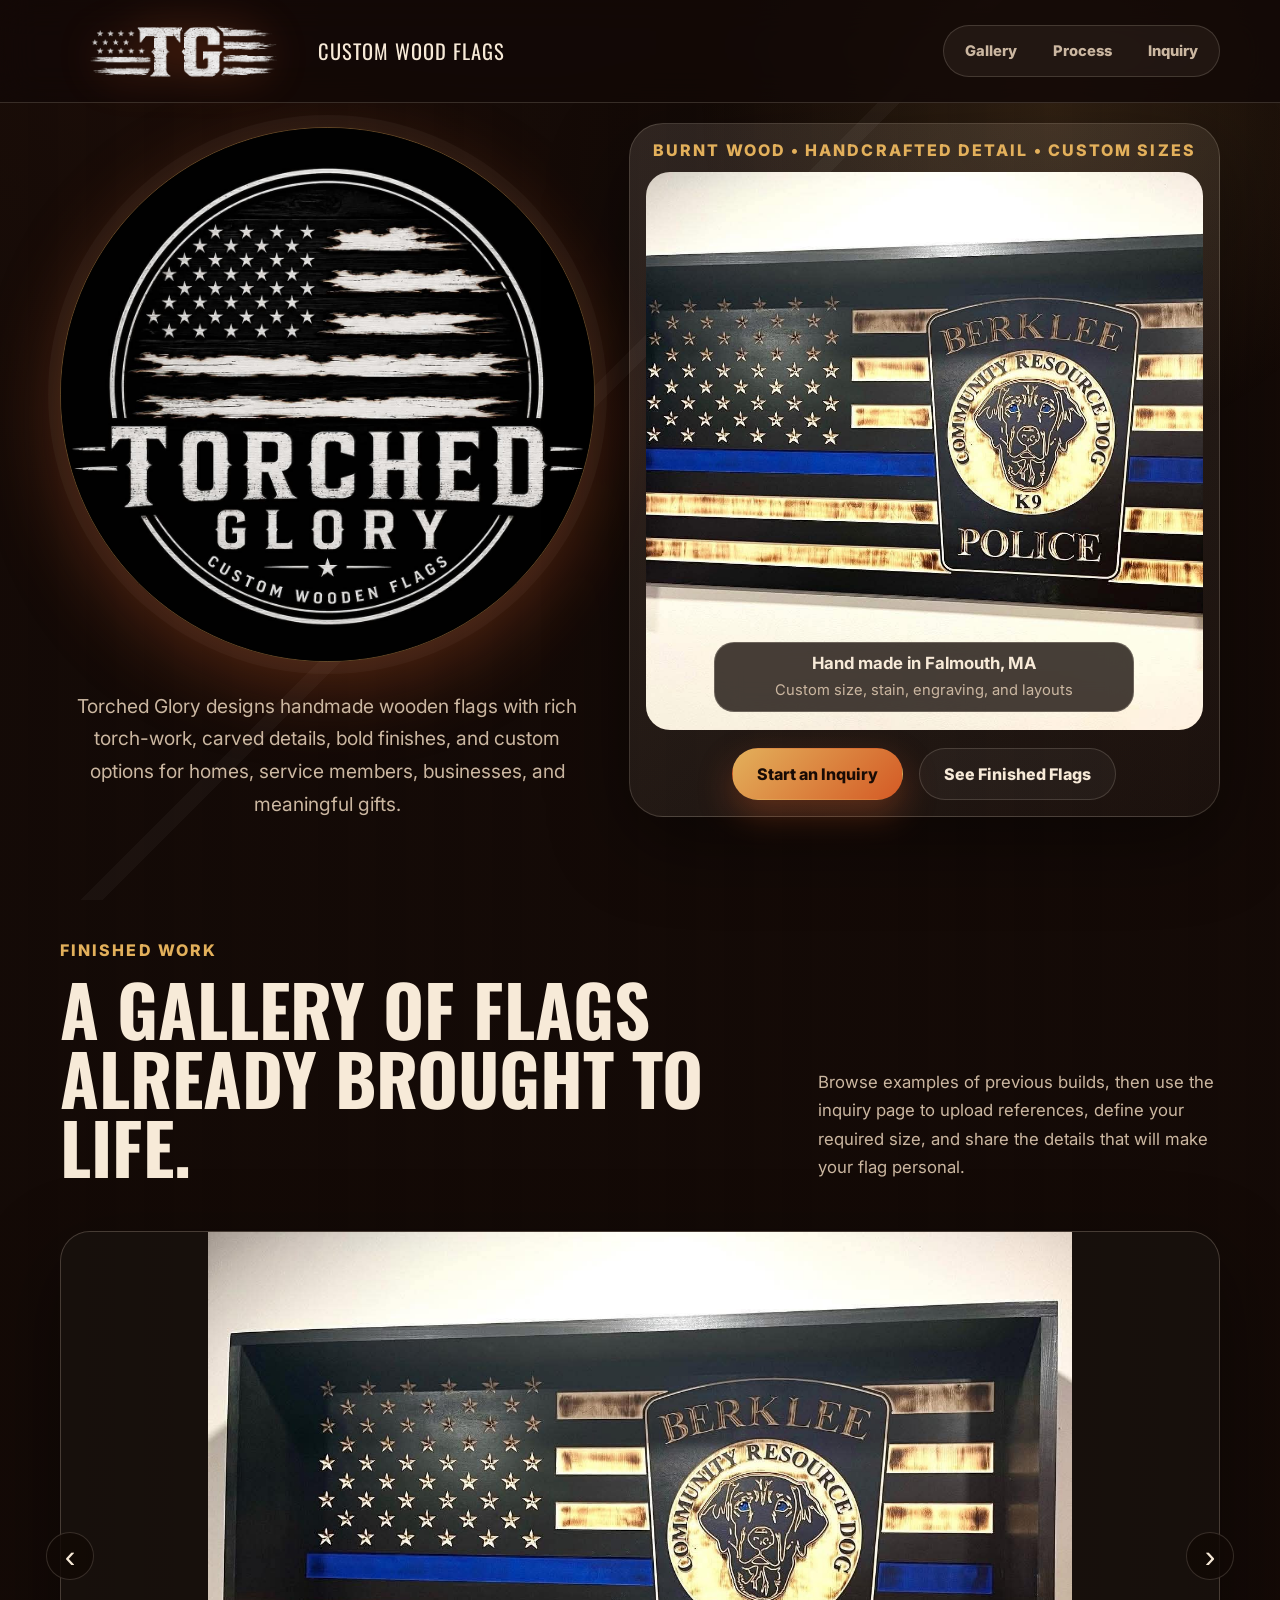
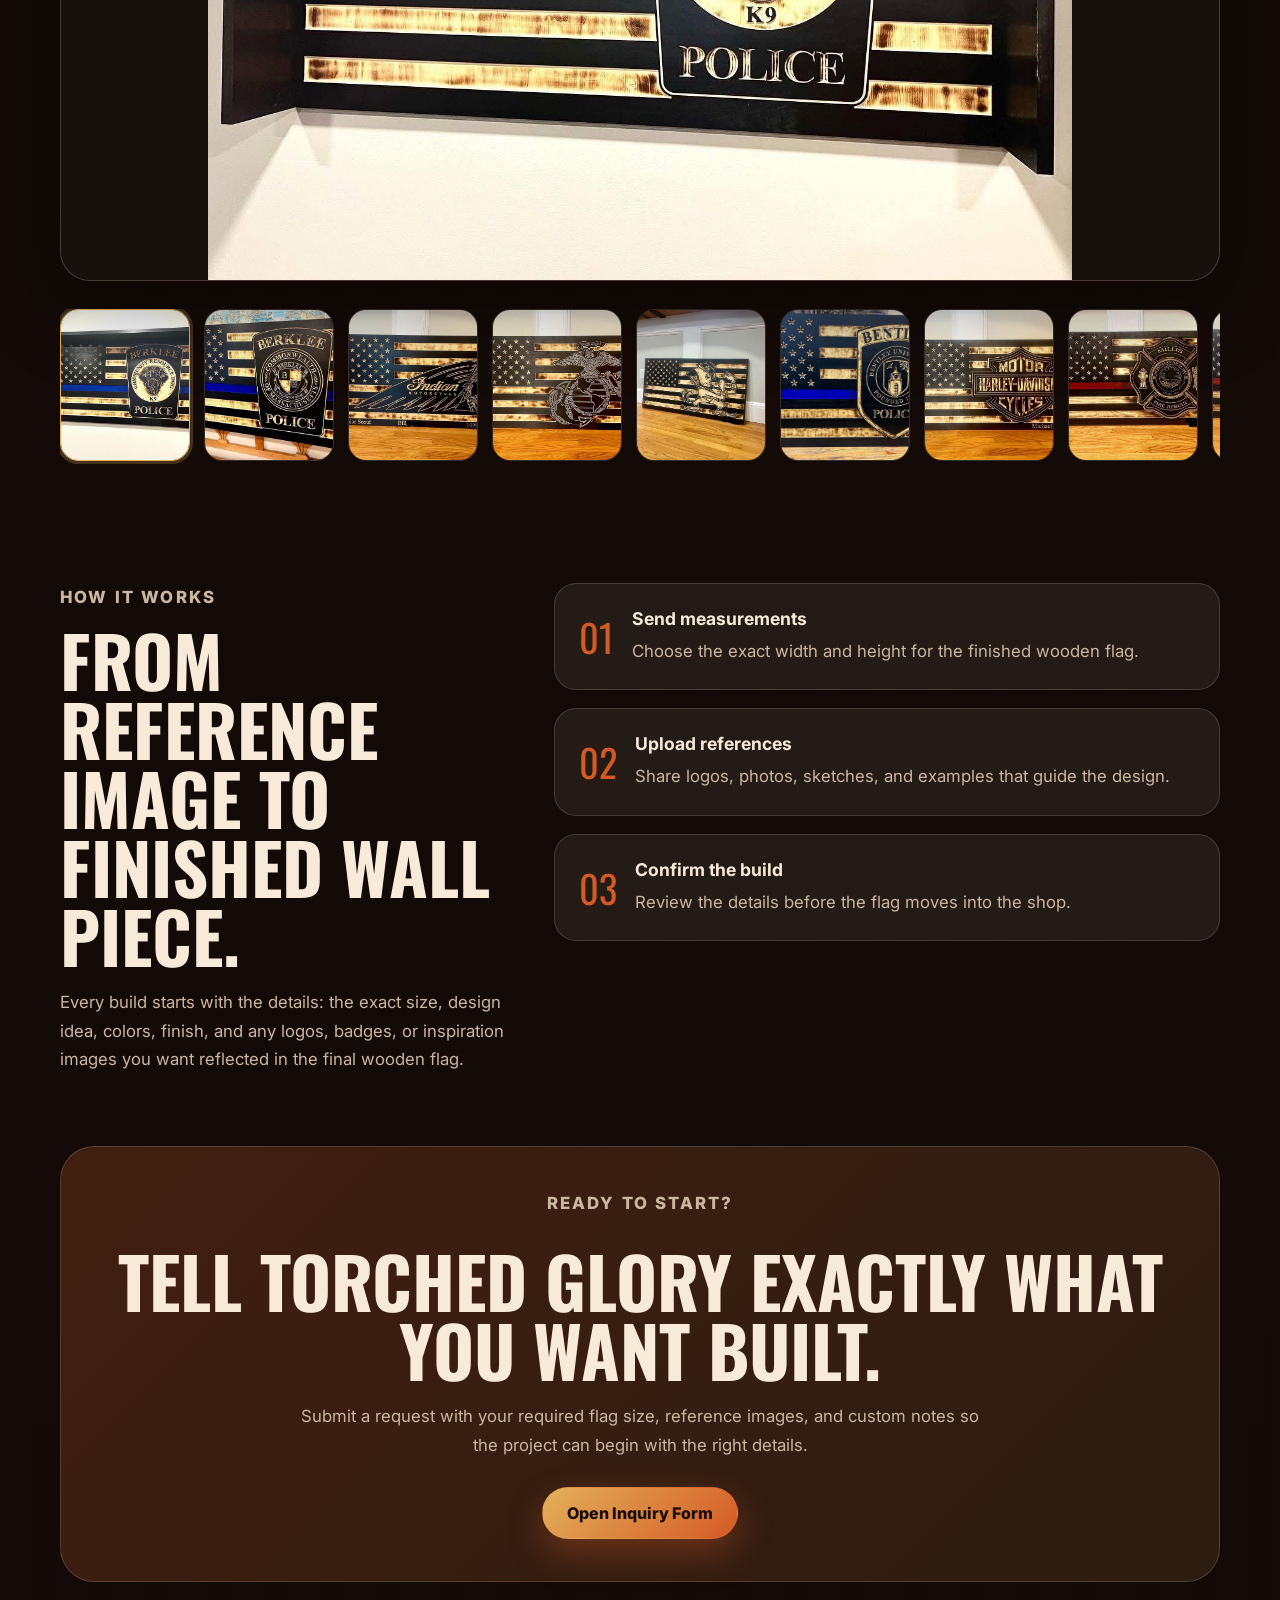
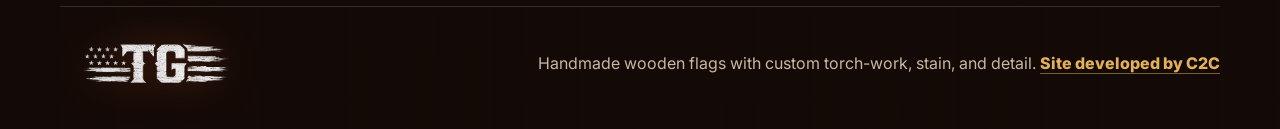
==== commit 5410a7b5: "Adjust hero overlay sizing" ====
--- a/index.html
+++ b/index.html
@@ -51,7 +51,7 @@
               alt="Handmade wooden flag example by Torched Glory"
             />
             <div class="hero-badge">
-              <strong>Hand made in Cape Cod, MA</strong>
+              <strong>Hand made in Falmouth, MA</strong>
               <span>Custom size, stain, engraving, and layouts</span>
             </div>
           </div>
--- a/styles.css
+++ b/styles.css
@@ -284,9 +284,9 @@
   right: auto;
   bottom: 18px;
   left: 50%;
-  width: min(82%, 300px);
-  max-width: 260px;
-  padding: 14px 16px;
+  width: min(92%, 420px);
+  max-width: 420px;
+  padding: 10px 18px;
   border: 1px solid rgba(247, 234, 216, 0.22);
   border-radius: 20px;
   background: rgba(18, 9, 6, 0.78);
@@ -876,8 +876,8 @@
 
   .hero-badge {
     bottom: 14px;
-    width: min(calc(100% - 28px), 280px);
-    padding: 12px 14px;
+    width: min(calc(100% - 28px), 360px);
+    padding: 10px 14px;
   }
 
   .hero-badge strong {
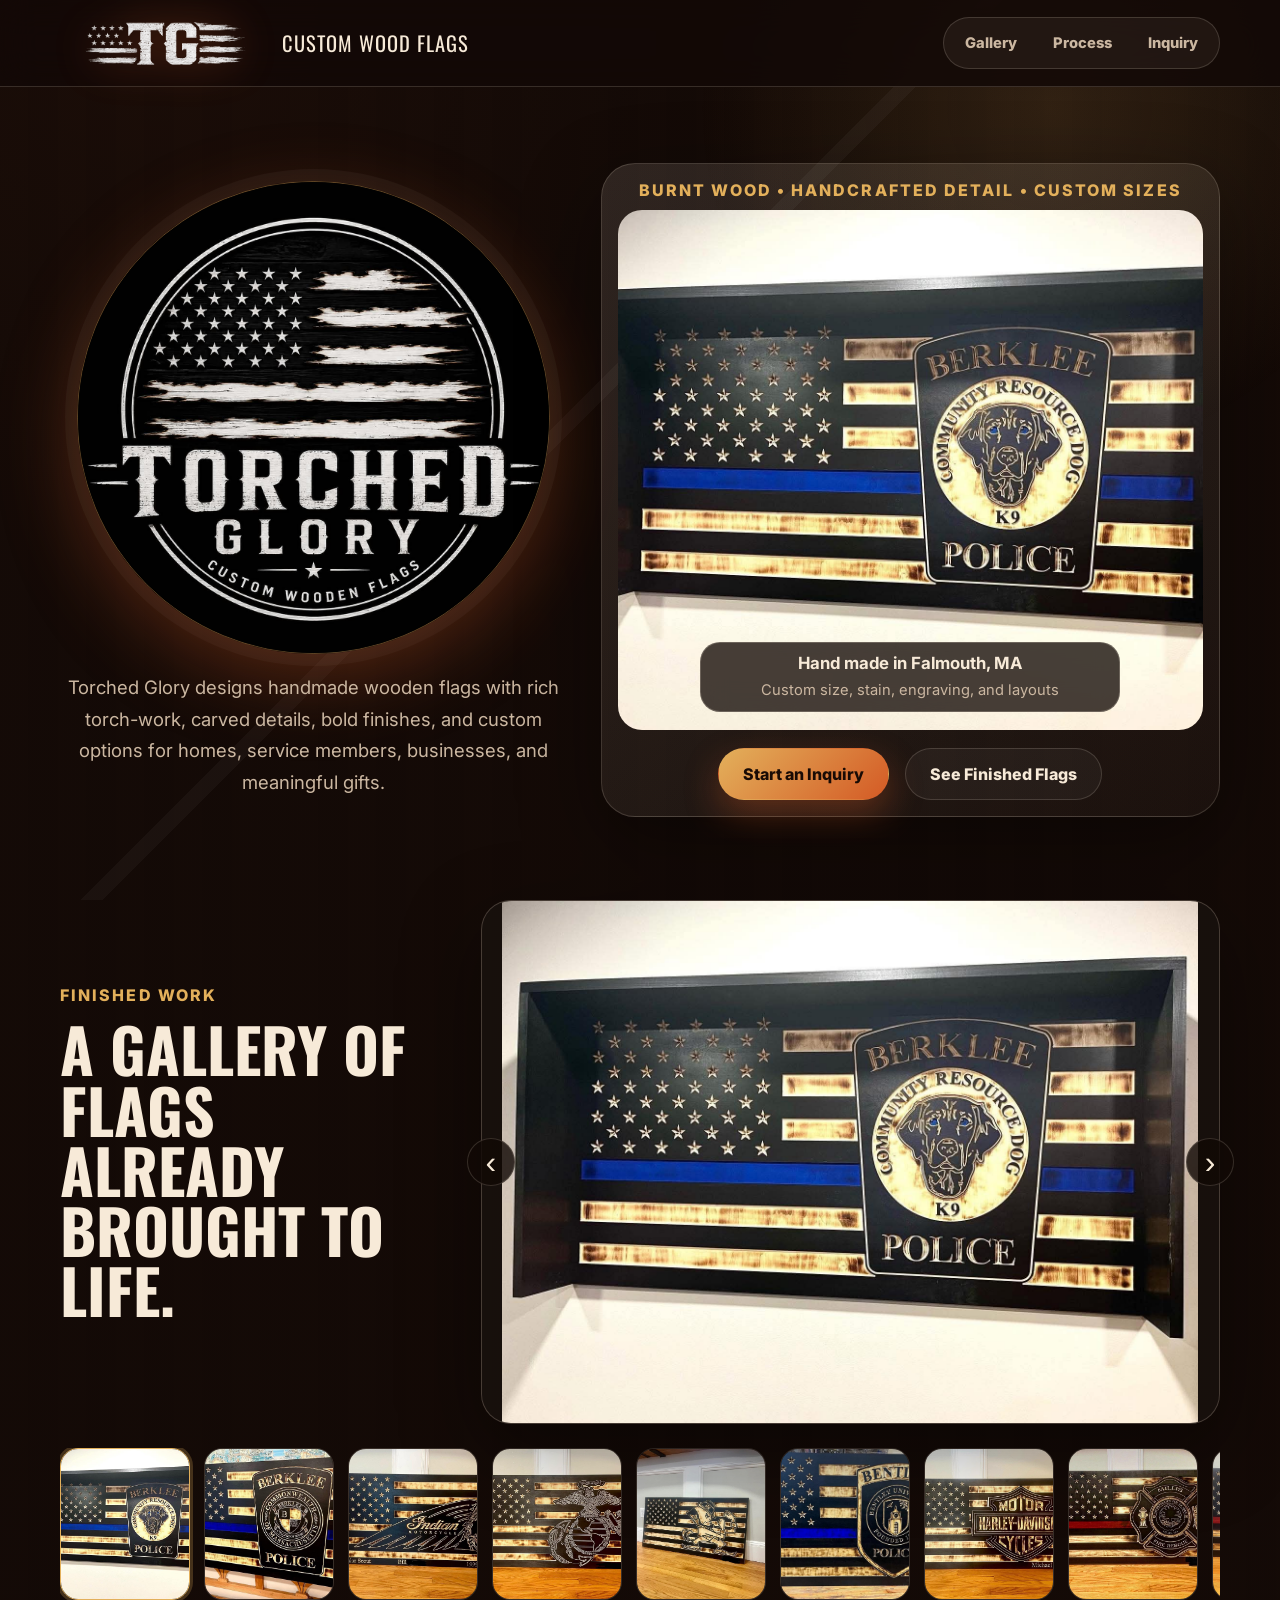
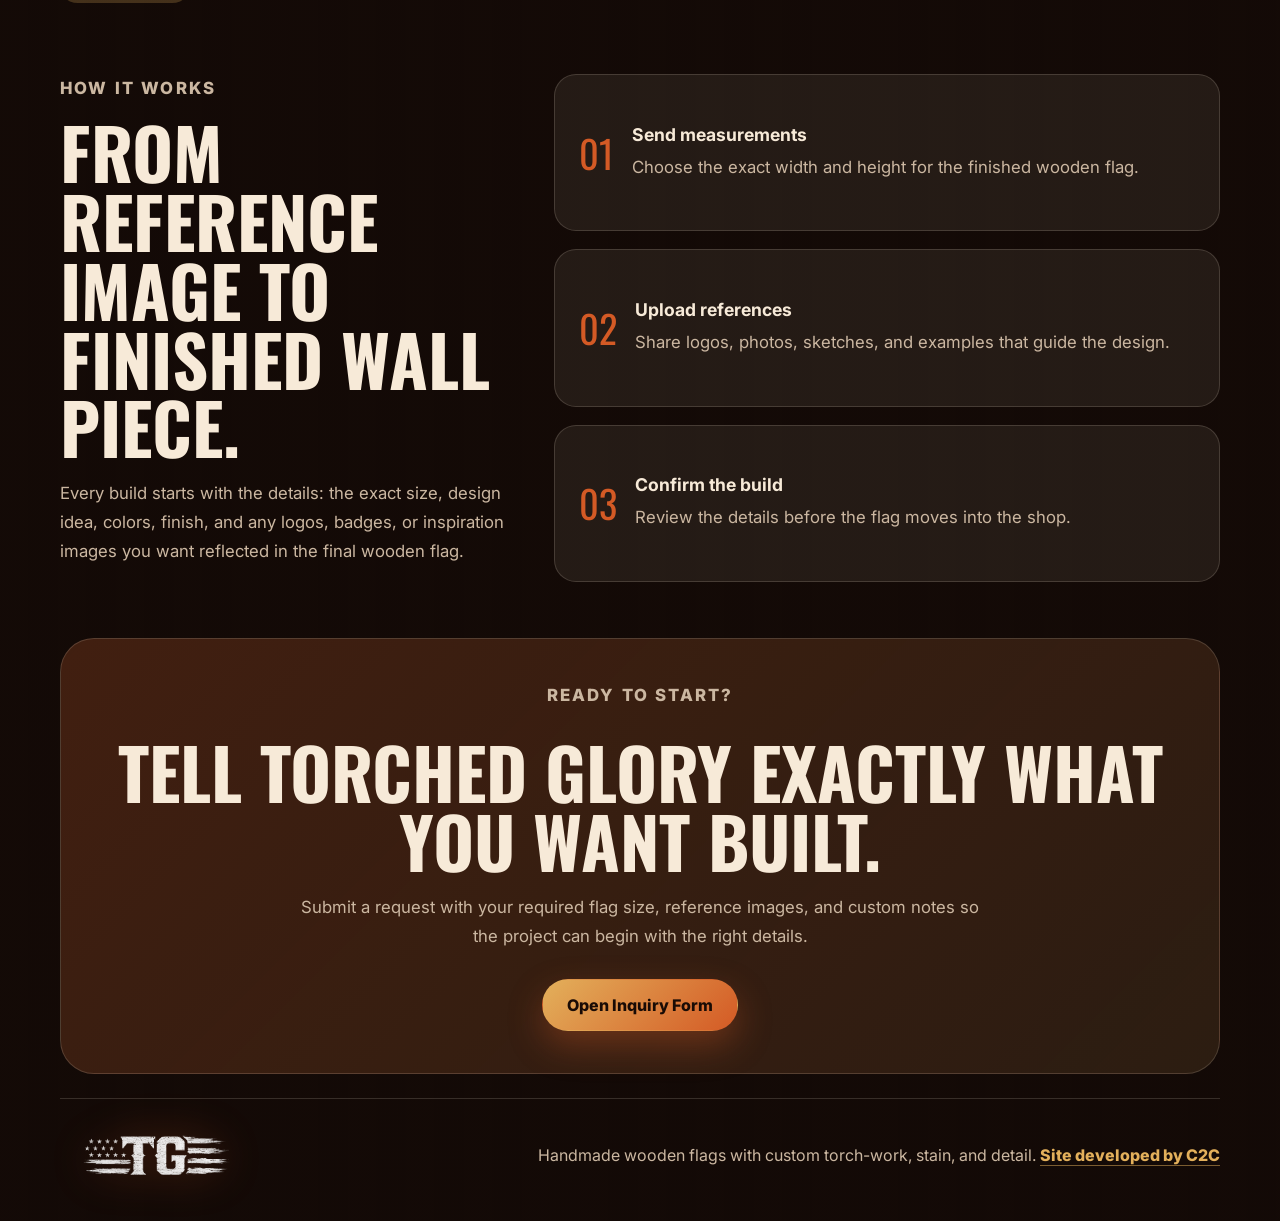
==== commit 44768fda: "Update gallery layout" ====
--- a/index.html
+++ b/index.html
@@ -63,60 +63,55 @@
       </section>
 
       <section class="section gallery-section" id="gallery">
-        <div class="section-heading split-heading">
-          <div>
+        <div class="gallery-showcase">
+          <div class="section-heading gallery-heading">
             <p class="eyebrow">Finished work</p>
             <h2>A gallery of flags already brought to life.</h2>
           </div>
-          <p>
-            Browse examples of previous builds, then use the inquiry page to
-            upload references, define your required size, and share the details
-            that will make your flag personal.
-          </p>
-        </div>
-
-        <div class="carousel-shell" aria-label="Wooden flag carousel">
-          <button class="carousel-button carousel-button-prev" type="button" aria-label="Show previous flag">
-            ‹
-          </button>
-          <div class="carousel-track" tabindex="0">
-            <figure class="carousel-slide is-active" aria-hidden="false">
-              <img src="Images/Flags/Messenger_creation_1068F938-9DAC-4666-AA3E-47B27FD5B37A.jpeg" alt="Torched Glory wooden flag with carved emblem" />
-            </figure>
-            <figure class="carousel-slide" aria-hidden="true">
-              <img src="Images/Flags/Messenger_creation_F552126A-4892-4E2E-A12D-31797CEEA32D.jpeg" alt="Custom handmade wooden flag example" />
-            </figure>
-            <figure class="carousel-slide" aria-hidden="true">
-              <img src="Images/Flags/Messenger_creation_A4D24FA1-2526-44F7-9440-1D89A61F7D80.jpeg" alt="Wood flag with stained stripes" />
-            </figure>
-            <figure class="carousel-slide" aria-hidden="true">
-              <img src="Images/Flags/Messenger_creation_F5B87B4F-8FB3-4389-A6FC-69369FAA55B0.jpeg" alt="Personalized wood flag design" />
-            </figure>
-            <figure class="carousel-slide" aria-hidden="true">
-              <img src="Images/Flags/Messenger_creation_BB60570C-C80E-44E0-9C5F-13D4D7D4FD94.jpeg" alt="Wooden flag gallery example" />
-            </figure>
-            <figure class="carousel-slide" aria-hidden="true">
-              <img src="Images/Flags/Messenger_creation_612B0130-9AAA-46DE-AF9F-4D5F3613781C.jpeg" alt="Wooden flag with custom finish" />
-            </figure>
-            <figure class="carousel-slide" aria-hidden="true">
-              <img src="Images/Flags/Messenger_creation_DD5E85E2-2E9A-498F-B178-EABAFB675EAB.jpeg" alt="Finished Torched Glory flag" />
-            </figure>
-            <figure class="carousel-slide" aria-hidden="true">
-              <img src="Images/Flags/Messenger_creation_425FB746-3CBD-4283-BA7D-927807717064.jpeg" alt="Handmade wood flag detail" />
-            </figure>
-            <figure class="carousel-slide" aria-hidden="true">
-              <img src="Images/Flags/Messenger_creation_EB9B64B1-1050-4471-A862-BE4A1E6A4916.jpeg" alt="Custom rustic wooden flag" />
-            </figure>
-            <figure class="carousel-slide" aria-hidden="true">
-              <img src="Images/Flags/Messenger_creation_CBFE711E-3AE6-4782-83C0-8BB29DEE6E50.jpeg" alt="Torched Glory completed wood flag" />
-            </figure>
-            <figure class="carousel-slide" aria-hidden="true">
-              <img src="Images/Flags/Messenger_creation_87E35BD5-5EE2-4B5D-9A5C-FF5055F26D13.jpeg" alt="Wooden American flag example" />
-            </figure>
-          </div>
-          <button class="carousel-button carousel-button-next" type="button" aria-label="Show next flag">
-            ›
-          </button>
+
+          <div class="carousel-shell" aria-label="Wooden flag carousel">
+            <button class="carousel-button carousel-button-prev" type="button" aria-label="Show previous flag">
+              ‹
+            </button>
+            <div class="carousel-track" tabindex="0">
+              <figure class="carousel-slide is-active" aria-hidden="false">
+                <img src="Images/Flags/Messenger_creation_1068F938-9DAC-4666-AA3E-47B27FD5B37A.jpeg" alt="Torched Glory wooden flag with carved emblem" />
+              </figure>
+              <figure class="carousel-slide" aria-hidden="true">
+                <img src="Images/Flags/Messenger_creation_F552126A-4892-4E2E-A12D-31797CEEA32D.jpeg" alt="Custom handmade wooden flag example" />
+              </figure>
+              <figure class="carousel-slide" aria-hidden="true">
+                <img src="Images/Flags/Messenger_creation_A4D24FA1-2526-44F7-9440-1D89A61F7D80.jpeg" alt="Wood flag with stained stripes" />
+              </figure>
+              <figure class="carousel-slide" aria-hidden="true">
+                <img src="Images/Flags/Messenger_creation_F5B87B4F-8FB3-4389-A6FC-69369FAA55B0.jpeg" alt="Personalized wood flag design" />
+              </figure>
+              <figure class="carousel-slide" aria-hidden="true">
+                <img src="Images/Flags/Messenger_creation_BB60570C-C80E-44E0-9C5F-13D4D7D4FD94.jpeg" alt="Wooden flag gallery example" />
+              </figure>
+              <figure class="carousel-slide" aria-hidden="true">
+                <img src="Images/Flags/Messenger_creation_612B0130-9AAA-46DE-AF9F-4D5F3613781C.jpeg" alt="Wooden flag with custom finish" />
+              </figure>
+              <figure class="carousel-slide" aria-hidden="true">
+                <img src="Images/Flags/Messenger_creation_DD5E85E2-2E9A-498F-B178-EABAFB675EAB.jpeg" alt="Finished Torched Glory flag" />
+              </figure>
+              <figure class="carousel-slide" aria-hidden="true">
+                <img src="Images/Flags/Messenger_creation_425FB746-3CBD-4283-BA7D-927807717064.jpeg" alt="Handmade wood flag detail" />
+              </figure>
+              <figure class="carousel-slide" aria-hidden="true">
+                <img src="Images/Flags/Messenger_creation_EB9B64B1-1050-4471-A862-BE4A1E6A4916.jpeg" alt="Custom rustic wooden flag" />
+              </figure>
+              <figure class="carousel-slide" aria-hidden="true">
+                <img src="Images/Flags/Messenger_creation_CBFE711E-3AE6-4782-83C0-8BB29DEE6E50.jpeg" alt="Torched Glory completed wood flag" />
+              </figure>
+              <figure class="carousel-slide" aria-hidden="true">
+                <img src="Images/Flags/Messenger_creation_87E35BD5-5EE2-4B5D-9A5C-FF5055F26D13.jpeg" alt="Wooden American flag example" />
+              </figure>
+            </div>
+            <button class="carousel-button carousel-button-next" type="button" aria-label="Show next flag">
+              ›
+            </button>
+          </div>
         </div>
 
         <div class="gallery-grid" aria-label="Jump to a wooden flag example">
--- a/styles.css
+++ b/styles.css
@@ -11,6 +11,7 @@
   --card: rgba(247, 234, 216, 0.075);
   --border: rgba(247, 234, 216, 0.16);
   --shadow: 0 26px 80px rgba(0, 0, 0, 0.42);
+  --anchor-offset: 96px;
 }
 
 * {
@@ -19,6 +20,7 @@
 
 html {
   scroll-behavior: smooth;
+  scroll-padding-top: var(--anchor-offset);
 }
 
 body {
@@ -80,7 +82,7 @@
   justify-content: space-between;
   width: min(1160px, calc(100% - 32px));
   margin: 0 auto;
-  padding: 10px 0;
+  padding: 8px 0;
 }
 
 .brand,
@@ -100,7 +102,7 @@
 
 .brand img {
   width: auto;
-  height: 82px;
+  height: 70px;
   max-width: 260px;
   object-fit: contain;
   filter: drop-shadow(0 0 20px rgba(212, 90, 37, 0.45));
@@ -141,11 +143,11 @@
 
 .hero {
   display: grid;
-  grid-template-columns: minmax(0, 0.95fr) minmax(320px, 1.05fr);
-  gap: 34px;
-  align-items: start;
-  min-height: auto;
-  padding: 20px 0 44px;
+  grid-template-columns: minmax(0, 0.9fr) minmax(340px, 1.1fr);
+  gap: clamp(18px, 3vw, 34px);
+  align-items: center;
+  min-height: calc(100svh - var(--anchor-offset));
+  padding: clamp(12px, 2vh, 20px) 0;
 }
 
 .hero-content {
@@ -200,15 +202,17 @@
 }
 
 .hero-copy {
-  max-width: 640px;
-  font-size: 1.2rem;
+  max-width: 600px;
+  margin-bottom: 0;
+  font-size: clamp(1rem, 1.5vw, 1.16rem);
   text-align: center;
 }
 
 .hero-logo {
-  width: min(100%, 560px);
-  margin-top: 4px;
-  margin-bottom: 28px;
+  width: min(100%, 37vw, calc(100svh - var(--anchor-offset) - 210px), 520px);
+  min-width: 320px;
+  margin-top: 0;
+  margin-bottom: clamp(14px, 2vh, 22px);
   border: 1px solid rgba(227, 176, 91, 0.36);
   border-radius: 50%;
   object-fit: cover;
@@ -222,7 +226,7 @@
   flex-wrap: wrap;
   justify-content: center;
   gap: 16px;
-  margin-top: 24px;
+  margin-top: 18px;
 }
 
 .hero-feature-actions {
@@ -256,7 +260,7 @@
 .hero-feature {
   display: flex;
   flex-direction: column;
-  padding: 16px;
+  padding: clamp(12px, 1.4vw, 16px);
   border: 1px solid var(--border);
   border-radius: 34px;
   background: linear-gradient(145deg, rgba(247, 234, 216, 0.12), rgba(247, 234, 216, 0.035));
@@ -264,7 +268,7 @@
 }
 
 .hero-feature-eyebrow {
-  margin: 0 0 12px;
+  margin: 0 0 10px;
   text-align: center;
 }
 
@@ -274,7 +278,7 @@
 
 .hero-feature img {
   width: 100%;
-  height: min(62vh, 560px);
+  height: clamp(330px, calc(100svh - var(--anchor-offset) - 190px), 520px);
   border-radius: 24px;
   object-fit: cover;
 }
@@ -316,6 +320,11 @@
   padding: 56px 0;
 }
 
+.gallery-section,
+.process-section {
+  padding-top: 8px;
+}
+
 .section-heading {
   max-width: 860px;
   margin-bottom: 32px;
@@ -329,9 +338,28 @@
   align-items: end;
 }
 
+.gallery-showcase {
+  display: grid;
+  grid-template-columns: minmax(260px, 0.5fr) minmax(0, 1fr);
+  gap: clamp(24px, 4vw, 56px);
+  align-items: stretch;
+}
+
+.gallery-heading {
+  display: flex;
+  flex-direction: column;
+  justify-content: center;
+  max-width: 430px;
+  margin-bottom: 0;
+}
+
+.gallery-heading h2 {
+  font-size: clamp(2.4rem, 4.8vw, 4.15rem);
+}
+
 .carousel-shell {
   position: relative;
-  margin-top: 24px;
+  min-width: 0;
 }
 
 .carousel-track {
@@ -346,7 +374,7 @@
 .carousel-slide {
   position: relative;
   display: none;
-  min-height: 640px;
+  min-height: 520px;
   margin: 0;
   overflow: hidden;
 }
@@ -357,8 +385,8 @@
 
 .carousel-slide img {
   width: 100%;
-  height: min(72vh, 720px);
-  min-height: 640px;
+  height: min(58vh, 620px);
+  min-height: 520px;
   object-fit: contain;
   background: rgba(7, 3, 2, 0.42);
 }
@@ -395,7 +423,7 @@
   grid-auto-columns: minmax(130px, 1fr);
   grid-auto-flow: column;
   gap: 14px;
-  margin-top: 28px;
+  margin-top: 24px;
   overflow-x: auto;
   padding-bottom: 10px;
   scrollbar-color: var(--gold) rgba(247, 234, 216, 0.08);
@@ -495,12 +523,14 @@
   display: grid;
   grid-template-columns: 0.82fr 1.18fr;
   gap: 32px;
-  align-items: start;
+  align-items: stretch;
 }
 
 .steps {
   display: grid;
+  grid-template-rows: repeat(3, minmax(0, 1fr));
   gap: 18px;
+  height: 100%;
   margin: 0;
   padding: 0;
   list-style: none;
@@ -517,6 +547,7 @@
 .steps li {
   display: grid;
   grid-template-columns: auto 1fr;
+  align-content: center;
   gap: 8px 18px;
   padding: 24px;
 }
@@ -715,6 +746,10 @@
 }
 
 @media (max-width: 920px) {
+  :root {
+    --anchor-offset: 148px;
+  }
+
   .nav,
   .hero,
   .process-section,
@@ -750,6 +785,11 @@
     padding: 18px 0 36px;
   }
 
+  .hero-logo {
+    width: min(100%, 420px);
+    min-width: 0;
+  }
+
   .hero-feature img {
     height: min(62vh, 500px);
   }
@@ -761,11 +801,45 @@
     padding: 42px 0;
   }
 
+  .gallery-section,
+  .process-section {
+    padding-top: 8px;
+  }
+
+  .gallery-showcase {
+    grid-template-columns: 1fr;
+    gap: 22px;
+  }
+
+  .gallery-heading {
+    align-items: center;
+    max-width: none;
+    text-align: center;
+  }
+
+  .carousel-slide,
+  .carousel-slide img {
+    min-height: 360px;
+  }
+
+  .carousel-slide img {
+    height: min(52vh, 500px);
+  }
+
   .split-heading,
   .process-section {
     text-align: center;
   }
 
+  .process-section {
+    align-items: start;
+  }
+
+  .steps {
+    grid-template-rows: none;
+    height: auto;
+  }
+
   .field-grid,
   .three-columns {
     grid-template-columns: 1fr;
@@ -782,6 +856,10 @@
 }
 
 @media (max-width: 560px) {
+  :root {
+    --anchor-offset: 120px;
+  }
+
   .nav {
     width: min(100% - 24px, 1160px);
     gap: 12px;
@@ -815,6 +893,7 @@
 
   .hero-logo {
     width: min(100%, 300px);
+    min-width: 0;
     margin-bottom: 20px;
   }
 
